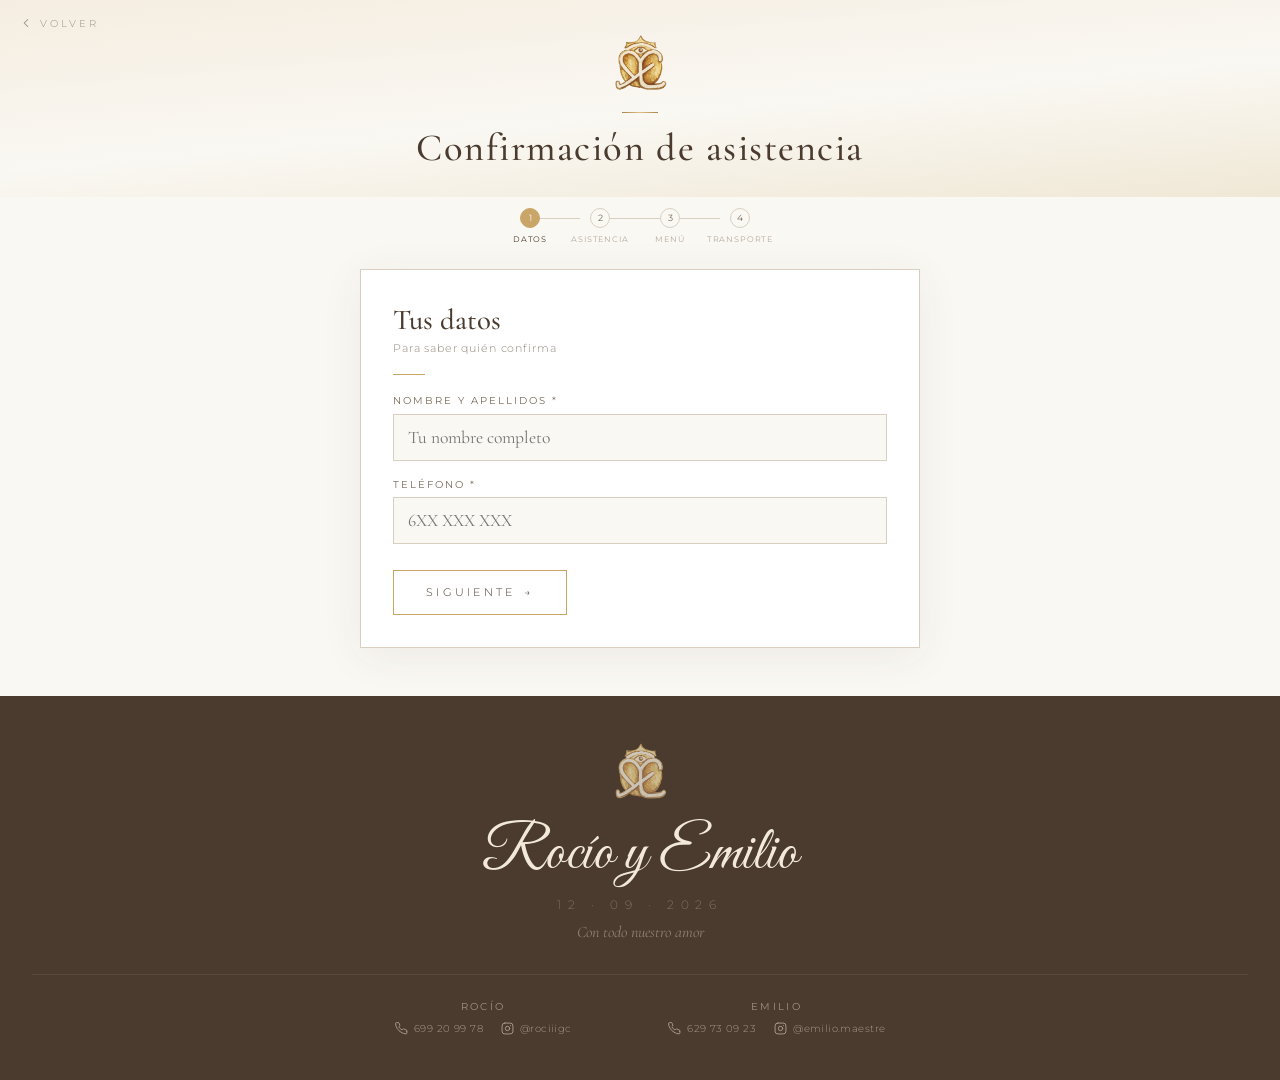
==== rsvp.html @ 704664c3 "Formulario v0.1" ====
<!DOCTYPE html>
<html lang="es">
<head>
  <meta charset="UTF-8">
  <meta name="viewport" content="width=device-width, initial-scale=1.0, viewport-fit=cover">
  <title>Confirma tu asistencia · Rocío &amp; Emilio</title>
  <link rel="apple-touch-icon" sizes="180x180" href="illustrations/favicon_io/apple-touch-icon.png">
  <link rel="icon" type="image/png" sizes="32x32" href="illustrations/favicon_io/favicon-32x32.png">
  <link rel="icon" type="image/png" sizes="16x16" href="illustrations/favicon_io/favicon-16x16.png">
  <link rel="manifest" href="illustrations/favicon_io/site.webmanifest">
  <link rel="shortcut icon" href="illustrations/favicon_io/favicon.ico">

  <link rel="preconnect" href="https://fonts.googleapis.com">
  <link rel="preconnect" href="https://fonts.gstatic.com" crossorigin>
  <link href="https://fonts.googleapis.com/css2?family=Cormorant+Garamond:ital,wght@0,300;0,400;0,500;0,600;1,300;1,400;1,500&family=Great+Vibes&family=Montserrat:wght@200;300;400;500&display=swap" rel="stylesheet">

  <style>
    *, *::before, *::after { margin: 0; padding: 0; box-sizing: border-box; }

    :root {
      --cream:       #faf8f3;
      --cream-warm:  #f2e9d8;
      --cream-mid:   #ede4d3;
      --gold:        #c9a668;
      --gold-light:  #dfc08a;
      --gold-dark:   #a8864a;
      --sage:        #8a9e7a;
      --sage-dark:   #5f7a52;
      --rose:        #c0897a;
      --rose-light:  #d4a898;
      --sepia:       #4a3b2e;
      --sepia-light: #7a6a58;
      --divider:     #d8cfc0;
    }

    html { scroll-behavior: smooth; }

    body {
      background: var(--cream);
      color: var(--sepia);
      font-family: 'Cormorant Garamond', serif;
      overflow-x: hidden;
      min-height: 100vh;
      display: flex;
      flex-direction: column;
    }

    /* ═══════════════════════════════════════
       HEADER / HERO
    ════════════════════════════════════════ */
    .rsvp-header {
      background: linear-gradient(175deg, #f5ede0 0%, #faf8f3 55%, #f0e8d6 100%);
      text-align: center;
      padding: 2rem 2rem 1.6rem;
      position: relative;
      overflow: hidden;
    }

    .back-link {
      position: absolute;
      top: 1rem;
      left: 1.2rem;
      display: inline-flex;
      align-items: center;
      gap: .45rem;
      font-family: 'Montserrat', sans-serif;
      font-weight: 300;
      font-size: .62rem;
      letter-spacing: .3em;
      text-transform: uppercase;
      color: var(--sepia-light);
      text-decoration: none;
      opacity: .7;
      transition: opacity .2s, color .2s;
    }
    .back-link:hover { opacity: 1; color: var(--rose); }
    .back-link svg { width: 14px; height: 14px; }

    .header-logo {
      width: clamp(44px, 7vw, 58px);
      mix-blend-mode: multiply;
      display: block;
      margin: 0 auto 1rem;
      animation: shimmerGlow 4s ease-in-out 2s infinite;
    }

    .header-divider {
      width: 36px; height: 1px;
      margin: .8rem auto .75rem;
      background: linear-gradient(90deg, var(--gold-dark) 0%, var(--gold-light) 50%, var(--gold-dark) 100%);
    }

    .header-subtitle {
      font-family: 'Cormorant Garamond', serif;
      font-weight: 500;
      font-size: clamp(1.6rem, 5vw, 2.4rem);
      color: var(--sepia);
      letter-spacing: .04em;
    }

    /* ═══════════════════════════════════════
       PROGRESS BAR
    ════════════════════════════════════════ */
    .progress-wrap {
      display: flex;
      justify-content: center;
      align-items: center;
      gap: 0;
      background: var(--cream);
      padding: .7rem 2rem .2rem;
    }

    .progress-step {
      display: flex;
      flex-direction: column;
      align-items: center;
      gap: .35rem;
      position: relative;
    }

    .progress-step:not(:last-child)::after {
      content: '';
      position: absolute;
      top: 10px;
      left: calc(50% + 10px);
      width: calc(100% - 20px);
      height: 1px;
      background: var(--divider);
      transition: background .4s;
    }

    .progress-step.done:not(:last-child)::after {
      background: var(--gold);
    }

    .progress-dot {
      width: 20px; height: 20px;
      border-radius: 50%;
      border: 1.5px solid var(--divider);
      background: var(--cream);
      display: flex;
      align-items: center;
      justify-content: center;
      font-family: 'Montserrat', sans-serif;
      font-size: .55rem;
      font-weight: 400;
      color: var(--sepia-light);
      transition: all .4s;
      position: relative;
      z-index: 1;
    }

    .progress-step.active .progress-dot {
      border-color: var(--gold);
      background: var(--gold);
      color: var(--cream);
    }

    .progress-step.done .progress-dot {
      border-color: var(--gold);
      background: var(--gold);
      color: var(--cream);
    }

    .progress-label {
      font-family: 'Montserrat', sans-serif;
      font-size: .52rem;
      letter-spacing: .1em;
      text-transform: uppercase;
      color: var(--sepia-light);
      opacity: .55;
      transition: opacity .3s;
      white-space: nowrap;
    }

    .progress-step.active .progress-label,
    .progress-step.done .progress-label {
      opacity: 1;
      color: var(--sepia);
    }

    /* ═══════════════════════════════════════
       FORM CONTAINER
    ════════════════════════════════════════ */
    .form-outer {
      flex: 1;
      display: flex;
      flex-direction: column;
      align-items: center;
      padding: 1.4rem 1rem 3rem;
    }

    .form-card {
      width: 100%;
      max-width: 560px;
      background: #fff;
      border: 1px solid var(--divider);
      padding: 2rem 2rem;
      box-shadow: 0 8px 40px rgba(74,59,46,.07);
      position: relative;
    }

    @media (max-width: 480px) {
      .form-outer { padding: 1.2rem .9rem 2.5rem; }
      .form-card  { padding: 1.6rem 1.2rem; }
    }

    /* ─── Steps ─── */
    .step {
      display: none;
      animation: stepFade .4s ease both;
    }
    .step.active { display: block; }

    @keyframes stepFade {
      from { opacity: 0; transform: translateY(12px); }
      to   { opacity: 1; transform: translateY(0); }
    }

    /* ─── Step header ─── */
    .step-title {
      font-family: 'Cormorant Garamond', serif;
      font-weight: 500;
      font-size: clamp(1.4rem, 4vw, 1.8rem);
      color: var(--sepia);
      margin-bottom: .3rem;
    }

    .step-subtitle {
      font-family: 'Montserrat', sans-serif;
      font-weight: 300;
      font-size: .67rem;
      letter-spacing: .08em;
      color: var(--sepia-light);
      margin-bottom: 1.2rem;
      opacity: .8;
    }

    .step-divider {
      width: 32px; height: 1px;
      background: var(--gold);
      margin-bottom: 1.2rem;
    }

    /* ─── Fields ─── */
    .field {
      margin-bottom: 1.1rem;
    }

    label {
      display: block;
      font-family: 'Montserrat', sans-serif;
      font-weight: 400;
      font-size: .62rem;
      letter-spacing: .2em;
      text-transform: uppercase;
      color: var(--sepia-light);
      margin-bottom: .45rem;
    }

    input[type="text"],
    input[type="tel"],
    textarea,
    select {
      width: 100%;
      background: var(--cream);
      border: 1px solid var(--divider);
      border-radius: 0;
      padding: .75rem .9rem;
      font-family: 'Cormorant Garamond', serif;
      font-size: 1.1rem;
      color: var(--sepia);
      outline: none;
      transition: border-color .25s;
      appearance: none;
      -webkit-appearance: none;
    }

    input[type="text"]:focus,
    input[type="tel"]:focus,
    textarea:focus,
    select:focus {
      border-color: var(--gold);
    }

    input[type="text"].error,
    input[type="tel"].error {
      border-color: var(--rose);
    }

    textarea {
      min-height: 90px;
      resize: vertical;
      line-height: 1.5;
    }

    .select-wrap {
      position: relative;
    }

    .select-wrap::after {
      content: '';
      position: absolute;
      right: 1rem;
      top: 50%;
      transform: translateY(-50%);
      width: 8px; height: 8px;
      border-right: 1.5px solid var(--gold);
      border-bottom: 1.5px solid var(--gold);
      transform: translateY(-65%) rotate(45deg);
      pointer-events: none;
    }

    /* ─── Radio groups ─── */
    .radio-group {
      display: flex;
      flex-direction: column;
      gap: .5rem;
    }

    .radio-option {
      display: flex;
      align-items: center;
      gap: .75rem;
      cursor: pointer;
      padding: .65rem .9rem;
      border: 1px solid var(--divider);
      background: var(--cream);
      transition: border-color .25s, background .25s;
    }

    .radio-option:hover { border-color: var(--gold-light); }

    .radio-option input[type="radio"] {
      display: none;
    }

    .radio-custom {
      width: 16px; height: 16px;
      border-radius: 50%;
      border: 1.5px solid var(--divider);
      flex-shrink: 0;
      display: flex;
      align-items: center;
      justify-content: center;
      transition: border-color .25s;
    }

    .radio-custom::after {
      content: '';
      width: 7px; height: 7px;
      border-radius: 50%;
      background: var(--gold);
      opacity: 0;
      transition: opacity .2s;
    }

    .radio-option input[type="radio"]:checked ~ .radio-custom {
      border-color: var(--gold);
    }

    .radio-option input[type="radio"]:checked ~ .radio-custom::after {
      opacity: 1;
    }

    .radio-option:has(input[type="radio"]:checked) {
      border-color: var(--gold);
      background: rgba(201,166,104,.06);
    }

    .radio-text {
      font-family: 'Cormorant Garamond', serif;
      font-size: 1.05rem;
      color: var(--sepia);
    }

    .radio-text small {
      display: block;
      font-family: 'Montserrat', sans-serif;
      font-weight: 300;
      font-size: .6rem;
      color: var(--sepia-light);
      margin-top: .1rem;
      letter-spacing: .05em;
    }

    /* ─── Error message ─── */
    .field-error {
      font-family: 'Montserrat', sans-serif;
      font-size: .6rem;
      color: var(--rose);
      letter-spacing: .05em;
      margin-top: .4rem;
      display: none;
    }
    .field-error.show { display: block; }

    /* ─── Conditional fields ─── */
    .conditional {
      display: none;
      margin-top: 1.2rem;
    }
    .conditional.show { display: block; }

    /* ─── Buttons ─── */
    .btn-row {
      display: flex;
      gap: 1rem;
      margin-top: 1.6rem;
      align-items: center;
    }

    .btn-primary {
      display: inline-flex;
      align-items: center;
      gap: .55rem;
      padding: .9rem 2rem;
      border: 1px solid var(--gold);
      background: transparent;
      color: var(--sepia);
      font-family: 'Montserrat', sans-serif;
      font-weight: 300;
      font-size: .68rem;
      letter-spacing: .3em;
      text-transform: uppercase;
      cursor: pointer;
      position: relative;
      overflow: hidden;
      transition: color .35s;
    }

    .btn-primary::before {
      content: '';
      position: absolute;
      inset: 0;
      background: var(--gold);
      transform: translateX(-100%);
      transition: transform .35s cubic-bezier(.77,0,.175,1);
      z-index: 0;
    }

    .btn-primary:hover::before { transform: translateX(0); }
    .btn-primary:hover { color: var(--cream); }
    .btn-primary:disabled { opacity: .5; cursor: not-allowed; }
    .btn-primary:disabled::before { display: none; }

    .btn-primary span { position: relative; z-index: 1; }
    .btn-arrow { transition: transform .3s; position: relative; z-index: 1; }
    .btn-primary:hover .btn-arrow { transform: translateX(4px); }

    .btn-back {
      background: none;
      border: none;
      font-family: 'Montserrat', sans-serif;
      font-weight: 300;
      font-size: .62rem;
      letter-spacing: .2em;
      text-transform: uppercase;
      color: var(--sepia-light);
      cursor: pointer;
      opacity: .6;
      transition: opacity .2s;
      padding: .5rem;
    }
    .btn-back:hover { opacity: 1; }

    /* ─── Loading spinner ─── */
    .spinner {
      width: 14px; height: 14px;
      border: 2px solid rgba(255,255,255,.4);
      border-top-color: var(--cream);
      border-radius: 50%;
      animation: spin .7s linear infinite;
      display: inline-block;
    }

    @keyframes spin {
      to { transform: rotate(360deg); }
    }

    /* ─── Note ─── */
    .step-note {
      font-family: 'Cormorant Garamond', serif;
      font-style: italic;
      font-size: .95rem;
      color: var(--sepia-light);
      margin-top: 1rem;
      line-height: 1.6;
      padding-left: .8rem;
      border-left: 2px solid var(--gold-light);
    }

    /* ═══════════════════════════════════════
       SUCCESS SCREEN
    ════════════════════════════════════════ */
    .success-screen {
      display: none;
      text-align: center;
      padding: 1rem 0;
      animation: stepFade .6s ease both;
    }

    .success-screen.show { display: block; }

    .success-icon {
      width: 64px; height: 64px;
      border: 1.5px solid var(--gold);
      border-radius: 50%;
      display: flex;
      align-items: center;
      justify-content: center;
      margin: 0 auto 1.8rem;
      animation: popIn .5s cubic-bezier(.175,.885,.32,1.275) .2s both;
    }

    .success-icon svg { width: 28px; height: 28px; color: var(--gold); }

    @keyframes popIn {
      from { transform: scale(.5); opacity: 0; }
      to   { transform: scale(1);  opacity: 1; }
    }

    .success-title {
      font-family: 'Great Vibes', cursive;
      font-size: clamp(2.2rem, 7vw, 3.2rem);
      color: var(--rose);
      margin-bottom: .6rem;
    }

    .success-divider {
      width: 36px; height: 1px;
      background: linear-gradient(90deg, var(--gold-dark), var(--gold-light), var(--gold-dark));
      margin: 1rem auto;
    }

    .success-msg {
      font-family: 'Cormorant Garamond', serif;
      font-size: clamp(1rem, 2.5vw, 1.2rem);
      color: var(--sepia-light);
      line-height: 1.7;
      max-width: 380px;
      margin: 0 auto 1.2rem;
    }

    .success-msg-no {
      font-family: 'Cormorant Garamond', serif;
      font-style: italic;
      font-size: clamp(1rem, 2.5vw, 1.15rem);
      color: var(--sepia-light);
      line-height: 1.7;
      max-width: 380px;
      margin: 0 auto 1.2rem;
    }

    .success-back {
      display: inline-flex;
      align-items: center;
      gap: .5rem;
      margin-top: 1.6rem;
      font-family: 'Montserrat', sans-serif;
      font-weight: 300;
      font-size: .63rem;
      letter-spacing: .25em;
      text-transform: uppercase;
      color: var(--sepia-light);
      text-decoration: none;
      opacity: .65;
      transition: opacity .2s, color .2s;
    }
    .success-back:hover { opacity: 1; color: var(--rose); }

    /* ═══════════════════════════════════════
       FOOTER
    ════════════════════════════════════════ */
    #closing {
      background: var(--sepia);
      padding: 2.8rem 2rem;
      text-align: center;
      margin-top: auto;
    }

    .closing-logo {
      width: clamp(40px, 5vw, 58px);
      opacity: .75;
      mix-blend-mode: screen;
      display: block;
      margin: 0 auto 1.2rem;
    }

    .closing-names {
      font-family: 'Great Vibes', cursive;
      font-size: clamp(2.4rem, 6vw, 3.8rem);
      color: var(--cream-warm);
      line-height: 1;
    }

    .closing-date {
      font-family: 'Montserrat', sans-serif; font-weight: 200;
      font-size: clamp(.6rem, 1.6vw, .75rem);
      letter-spacing: .55em; text-transform: uppercase;
      color: var(--cream-warm); margin-top: .8rem; opacity: .45;
    }

    .closing-tagline {
      font-family: 'Cormorant Garamond', serif; font-style: italic;
      font-size: clamp(.9rem, 2vw, 1rem);
      color: var(--cream-warm);
      margin-top: .6rem; opacity: .4;
    }

    .footer-contact {
      display: flex;
      justify-content: center;
      gap: clamp(2rem, 8vw, 6rem);
      margin-top: 2rem;
      padding-top: 1.6rem;
      border-top: 1px solid rgba(255,255,255,.08);
    }

    .footer-person {
      display: flex;
      flex-direction: column;
      align-items: center;
      gap: .55rem;
    }

    .footer-person-name {
      font-family: 'Montserrat', sans-serif; font-weight: 400;
      font-size: .6rem; letter-spacing: .25em; text-transform: uppercase;
      color: var(--cream-warm); opacity: .5;
      margin-bottom: .1rem;
    }

    .footer-links {
      display: flex;
      gap: 1.1rem;
      align-items: center;
    }

    @media (max-width: 525px) {
      .footer-links { flex-direction: column; gap: .45rem; align-items: flex-start; }
    }

    .footer-link {
      display: flex;
      align-items: center;
      gap: .4rem;
      font-family: 'Montserrat', sans-serif; font-weight: 300;
      font-size: .65rem; letter-spacing: .04em;
      color: var(--cream-warm); opacity: .55;
      text-decoration: none;
      transition: opacity .2s;
    }

    .footer-link:hover { opacity: .9; }
    .footer-link svg { width: 13px; height: 13px; flex-shrink: 0; }

    /* ═══════════════════════════════════════
       KEYFRAMES
    ════════════════════════════════════════ */
    @keyframes shimmerGlow {
      0%,100% { filter: brightness(1)   drop-shadow(0 0 0px transparent); }
      50%      { filter: brightness(1.1) drop-shadow(0 0 8px rgba(201,166,104,.4)); }
    }
  </style>
</head>
<body>

<!-- ════════════════════════════════════════
     HEADER
════════════════════════════════════════ -->
<header class="rsvp-header">
  <a href="index.html" class="back-link" aria-label="Volver a la página principal">
    <svg viewBox="0 0 24 24" fill="none" stroke="currentColor" stroke-width="1.8" stroke-linecap="round" stroke-linejoin="round">
      <polyline points="15 18 9 12 15 6"/>
    </svg>
    Volver
  </a>

  <picture>
    <source srcset="illustrations/toWEBP/logo.webp" type="image/webp">
    <img class="header-logo" src="illustrations/logo.png" alt="Monograma RE">
  </picture>

  <div class="header-divider"></div>
  <p class="header-subtitle">Confirmación de asistencia</p>
</header>


<!-- Progress bar -->
<div class="progress-wrap" id="progressBar" aria-hidden="true">
  <div class="progress-step active" data-step="1" style="width:60px">
    <div class="progress-dot">1</div>
    <span class="progress-label">Datos</span>
  </div>
  <div class="progress-step" data-step="2" style="width:80px">
    <div class="progress-dot">2</div>
    <span class="progress-label">Asistencia</span>
  </div>
  <div class="progress-step" data-step="3" style="width:60px">
    <div class="progress-dot">3</div>
    <span class="progress-label">Menú</span>
  </div>
  <div class="progress-step" data-step="4" style="width:80px">
    <div class="progress-dot">4</div>
    <span class="progress-label">Transporte</span>
  </div>
</div>

<!-- ════════════════════════════════════════
     FORM
════════════════════════════════════════ -->
<main class="form-outer">

  <div class="form-card">

    <!-- ── ÉXITO ── -->
    <div class="success-screen" id="successScreen">
      <div class="success-icon">
        <svg viewBox="0 0 24 24" fill="none" stroke="currentColor" stroke-width="1.8" stroke-linecap="round" stroke-linejoin="round">
          <polyline points="20 6 9 17 4 12"/>
        </svg>
      </div>
      <p class="success-title" id="successTitle">¡Hasta pronto!</p>
      <div class="success-divider"></div>
      <p class="success-msg" id="successMsg"></p>
      <a href="index.html" class="success-back">
        <svg width="14" height="14" viewBox="0 0 24 24" fill="none" stroke="currentColor" stroke-width="1.8" stroke-linecap="round" stroke-linejoin="round">
          <polyline points="15 18 9 12 15 6"/>
        </svg>
        Volver a la web
      </a>
    </div>

    <!-- ── PASO 1: Datos personales ── -->
    <div class="step active" id="step1">
      <h1 class="step-title">Tus datos</h1>
      <p class="step-subtitle">Para saber quién confirma</p>
      <div class="step-divider"></div>

      <div class="field">
        <label for="nombre">Nombre y apellidos *</label>
        <input type="text" id="nombre" name="nombre" placeholder="Tu nombre completo" autocomplete="name">
        <p class="field-error" id="nombreError">Por favor, escribe tu nombre</p>
      </div>

      <div class="field">
        <label for="telefono">Teléfono *</label>
        <input type="tel" id="telefono" name="telefono" placeholder="6XX XXX XXX" autocomplete="tel">
        <p class="field-error" id="telefonoError">Por favor, escribe un teléfono válido</p>
      </div>

      <div class="btn-row">
        <button class="btn-primary" onclick="goToStep(2)">
          <span>Siguiente</span>
          <span class="btn-arrow">→</span>
        </button>
      </div>
    </div>

    <!-- ── PASO 2: Asistencia ── -->
    <div class="step" id="step2">
      <h1 class="step-title">¿Nos acompañas?</h1>
      <p class="step-subtitle">12 de septiembre de 2026 · Elda</p>
      <div class="step-divider"></div>

      <div class="field">
        <label>¿Confirmas tu asistencia?</label>
        <div class="radio-group" id="asistenciaGroup">
          <label class="radio-option">
            <input type="radio" name="asistencia" value="si">
            <span class="radio-custom"></span>
            <span class="radio-text">
              Sí, allí estaré
              <small>¡Cuento los días!</small>
            </span>
          </label>
          <label class="radio-option">
            <input type="radio" name="asistencia" value="no">
            <span class="radio-custom"></span>
            <span class="radio-text">
              No podré asistir
              <small>Lo siento mucho</small>
            </span>
          </label>
        </div>
        <p class="field-error" id="asistenciaError">Por favor, selecciona una opción</p>
      </div>

      <!-- Mensaje si no asiste -->
      <div class="conditional" id="noAsisteMensaje">
        <div class="field">
          <label for="mensajeNoAsiste">¿Quieres dejarnos un mensaje? <span style="opacity:.6;font-size:.9em">(opcional)</span></label>
          <textarea id="mensajeNoAsiste" name="mensajeNoAsiste" placeholder="Nos encantará leer tus palabras..."></textarea>
        </div>
      </div>

      <div class="btn-row">
        <button class="btn-back" onclick="goToStep(1)">← Atrás</button>
        <button class="btn-primary" id="btnAsistencia" onclick="handleAsistencia()">
          <span>Siguiente</span>
          <span class="btn-arrow">→</span>
        </button>
      </div>
    </div>

    <!-- ── PASO 3: Menú ── -->
    <div class="step" id="step3">
      <h1 class="step-title">Tu menú</h1>
      <p class="step-subtitle">Para que todo esté perfecto</p>
      <div class="step-divider"></div>

      <div class="field">
        <label>Elige tu menú *</label>
        <div class="radio-group" id="menuGroup">
          <label class="radio-option">
            <input type="radio" name="menu" value="carne">
            <span class="radio-custom"></span>
            <span class="radio-text">
              Carne o pescado
              <small>Menú principal</small>
            </span>
          </label>
          <label class="radio-option">
            <input type="radio" name="menu" value="vegetariano">
            <span class="radio-custom"></span>
            <span class="radio-text">
              Vegetariano
              <small>Sin carne ni pescado</small>
            </span>
          </label>
        </div>
        <p class="field-error" id="menuError">Por favor, elige un menú</p>
      </div>

      <div class="field" style="margin-top:1.8rem">
        <label>¿Tienes alergias o intolerancias? *</label>
        <div class="radio-group" id="alergiasGroup">
          <label class="radio-option">
            <input type="radio" name="alergias" value="no" onchange="toggleAlergias()">
            <span class="radio-custom"></span>
            <span class="radio-text">No, ninguna</span>
          </label>
          <label class="radio-option">
            <input type="radio" name="alergias" value="si" onchange="toggleAlergias()">
            <span class="radio-custom"></span>
            <span class="radio-text">Sí, tengo alergias</span>
          </label>
        </div>
        <p class="field-error" id="alergiasError">Por favor, selecciona una opción</p>
      </div>

      <!-- Descripción alergias -->
      <div class="conditional" id="alergiasDetalle">
        <div class="field">
          <label for="alergiasTexto">Descríbenos tus alergias *</label>
          <textarea id="alergiasTexto" name="alergiasTexto" placeholder="Gluten, lactosa, frutos secos..."></textarea>
          <p class="field-error" id="alergiasTextoError">Por favor, describe tus alergias</p>
        </div>
      </div>

      <div class="btn-row">
        <button class="btn-back" onclick="goToStep(2)">← Atrás</button>
        <button class="btn-primary" onclick="goToStep(4)">
          <span>Siguiente</span>
          <span class="btn-arrow">→</span>
        </button>
      </div>
    </div>

    <!-- ── PASO 4: Transporte ── -->
    <div class="step" id="step4">
      <h1 class="step-title">Transporte</h1>
      <p class="step-subtitle">¿Cómo llegarás a la boda?</p>
      <div class="step-divider"></div>

      <div class="field">
        <label>¿Cómo vas a venir? *</label>
        <div class="radio-group" id="transporteGroup">
          <label class="radio-option">
            <input type="radio" name="transporte" value="coche" onchange="toggleTransporte()">
            <span class="radio-custom"></span>
            <span class="radio-text">En coche</span>
          </label>
          <label class="radio-option">
            <input type="radio" name="transporte" value="autobus" onchange="toggleTransporte()">
            <span class="radio-custom"></span>
            <span class="radio-text">
              En autobús
              <small>Organizamos transporte desde varias paradas</small>
            </span>
          </label>
          <label class="radio-option">
            <input type="radio" name="transporte" value="taxi" onchange="toggleTransporte()">
            <span class="radio-custom"></span>
            <span class="radio-text">En taxi / VTC</span>
          </label>
          <label class="radio-option">
            <input type="radio" name="transporte" value="otro" onchange="toggleTransporte()">
            <span class="radio-custom"></span>
            <span class="radio-text">Otro</span>
          </label>
        </div>
        <p class="field-error" id="transporteError">Por favor, selecciona cómo vendrás</p>
      </div>

      <!-- Parada autobús -->
      <div class="conditional" id="paradaWrap">
        <div class="field">
          <label for="paradaBus">Parada de recogida *</label>
          <div class="select-wrap">
            <select id="paradaBus" name="paradaBus">
              <option value="">Selecciona tu parada</option>
              <option value="Alicante">Alicante</option>
              <option value="San Vicente del Raspeig">San Vicente del Raspeig</option>
              <option value="AC Hotel Elda">AC Hotel Elda</option>
            </select>
          </div>
          <p class="field-error" id="paradaBusError">Por favor, selecciona tu parada</p>
        </div>
      </div>

      <!-- Detalle transporte opcional -->
      <div class="conditional show" id="detalleTransporteWrap">
        <div class="field">
          <label for="detalleTransporte">¿Algo más que quieras contarnos? <span style="opacity:.6;font-size:.9em">(opcional)</span></label>
          <textarea id="detalleTransporte" name="detalleTransporte" placeholder="Por ejemplo: vengo con mi pareja, necesito aparcamiento..."></textarea>
        </div>
      </div>

      <div class="btn-row">
        <button class="btn-back" onclick="goToStep(3)">← Atrás</button>
        <button class="btn-primary" id="btnEnviar" onclick="enviarFormulario()">
          <span id="btnEnviarLabel">Enviar confirmación</span>
          <span class="btn-arrow" id="btnEnviarArrow">→</span>
        </button>
      </div>

      <p class="step-note">Muchas gracias por tomarte el tiempo de confirmarnos. ¡Estamos deseando celebrarlo contigo!</p>
    </div>

  </div><!-- /form-card -->
</main>


<!-- ════════════════════════════════════════
     FOOTER
════════════════════════════════════════ -->
<footer id="closing">
  <picture>
    <source srcset="illustrations/toWEBP/logo.webp" type="image/webp">
    <img class="closing-logo" src="illustrations/logo.png" alt="Monograma RE">
  </picture>
  <p class="closing-names">Rocío y Emilio</p>
  <p class="closing-date">12 · 09 · 2026</p>
  <p class="closing-tagline">Con todo nuestro amor</p>

  <div class="footer-contact">
    <div class="footer-person">
      <span class="footer-person-name">Rocío</span>
      <div class="footer-links">
        <a class="footer-link" href="tel:+34699209978" aria-label="Llamar a Rocío">
          <svg viewBox="0 0 24 24" fill="none" stroke="currentColor" stroke-width="1.8" stroke-linecap="round" stroke-linejoin="round"><path d="M22 16.92v3a2 2 0 0 1-2.18 2 19.79 19.79 0 0 1-8.63-3.07A19.5 19.5 0 0 1 4.07 12a19.79 19.79 0 0 1-3.07-8.67A2 2 0 0 1 3 1.18h3a2 2 0 0 1 2 1.72c.127.96.361 1.903.7 2.81a2 2 0 0 1-.45 2.11L7.09 8.91a16 16 0 0 0 5.82 5.82l1.27-1.27a2 2 0 0 1 2.11-.45c.907.339 1.85.573 2.81.7A2 2 0 0 1 21 16v.92z"/></svg>
          699 20 99 78
        </a>
        <a class="footer-link" href="https://instagram.com/rociiigc" target="_blank" rel="noopener" aria-label="Instagram de Rocío">
          <svg viewBox="0 0 24 24" fill="none" stroke="currentColor" stroke-width="1.8" stroke-linecap="round" stroke-linejoin="round"><rect x="2" y="2" width="20" height="20" rx="5" ry="5"/><path d="M16 11.37A4 4 0 1 1 12.63 8 4 4 0 0 1 16 11.37z"/><line x1="17.5" y1="6.5" x2="17.51" y2="6.5"/></svg>
          @rociiigc
        </a>
      </div>
    </div>
    <div class="footer-person">
      <span class="footer-person-name">Emilio</span>
      <div class="footer-links">
        <a class="footer-link" href="tel:+34629730923" aria-label="Llamar a Emilio">
          <svg viewBox="0 0 24 24" fill="none" stroke="currentColor" stroke-width="1.8" stroke-linecap="round" stroke-linejoin="round"><path d="M22 16.92v3a2 2 0 0 1-2.18 2 19.79 19.79 0 0 1-8.63-3.07A19.5 19.5 0 0 1 4.07 12a19.79 19.79 0 0 1-3.07-8.67A2 2 0 0 1 3 1.18h3a2 2 0 0 1 2 1.72c.127.96.361 1.903.7 2.81a2 2 0 0 1-.45 2.11L7.09 8.91a16 16 0 0 0 5.82 5.82l1.27-1.27a2 2 0 0 1 2.11-.45c.907.339 1.85.573 2.81.7A2 2 0 0 1 21 16v.92z"/></svg>
          629 73 09 23
        </a>
        <a class="footer-link" href="https://instagram.com/emilio.maestre" target="_blank" rel="noopener" aria-label="Instagram de Emilio">
          <svg viewBox="0 0 24 24" fill="none" stroke="currentColor" stroke-width="1.8" stroke-linecap="round" stroke-linejoin="round"><rect x="2" y="2" width="20" height="20" rx="5" ry="5"/><path d="M16 11.37A4 4 0 1 1 12.63 8 4 4 0 0 1 16 11.37z"/><line x1="17.5" y1="6.5" x2="17.51" y2="6.5"/></svg>
          @emilio.maestre
        </a>
      </div>
    </div>
  </div>
</footer>


<script>
/* ═══════════════════════════════════════════════════════
   CONFIGURACIÓN — pon aquí tu endpoint de Apps Script
════════════════════════════════════════════════════════ */
const APPS_SCRIPT_URL = 'TU_URL_DE_APPS_SCRIPT_AQUI';

/* ═══════════════════════════════════════════════════════
   ESTADO
════════════════════════════════════════════════════════ */
let currentStep = 1;
const TOTAL_STEPS = 4;

/* ═══════════════════════════════════════════════════════
   NAVEGACIÓN ENTRE PASOS
════════════════════════════════════════════════════════ */
function goToStep(n) {
  if (n < currentStep) {
    // Retroceder — sin validación
    showStep(n);
    return;
  }

  // Validar paso actual antes de avanzar
  if (!validateStep(currentStep)) return;

  showStep(n);
}

function showStep(n) {
  document.getElementById('step' + currentStep).classList.remove('active');
  currentStep = n;
  document.getElementById('step' + currentStep).classList.add('active');
  updateProgress();
  window.scrollTo({ top: 0, behavior: 'smooth' });
}

function updateProgress() {
  document.querySelectorAll('.progress-step').forEach(el => {
    const s = parseInt(el.dataset.step);
    el.classList.remove('active', 'done');
    if (s < currentStep) el.classList.add('done');
    if (s === currentStep) el.classList.add('active');
  });
}

/* ═══════════════════════════════════════════════════════
   VALIDACIÓN
════════════════════════════════════════════════════════ */
function validateStep(step) {
  let ok = true;

  if (step === 1) {
    const nombre = document.getElementById('nombre').value.trim();
    const tel    = document.getElementById('telefono').value.trim();

    setError('nombreError',   !nombre);
    setError('telefonoError', !tel);
    if (!nombre) document.getElementById('nombre').classList.add('error');
    else         document.getElementById('nombre').classList.remove('error');
    if (!tel)    document.getElementById('telefono').classList.add('error');
    else         document.getElementById('telefono').classList.remove('error');

    ok = nombre && tel;
  }

  if (step === 2) {
    const val = document.querySelector('input[name="asistencia"]:checked');
    setError('asistenciaError', !val);
    ok = !!val;
  }

  if (step === 3) {
    const menu     = document.querySelector('input[name="menu"]:checked');
    const alergias = document.querySelector('input[name="alergias"]:checked');
    let alergiasOk = true;

    setError('menuError',     !menu);
    setError('alergiasError', !alergias);

    if (alergias && alergias.value === 'si') {
      const texto = document.getElementById('alergiasTexto').value.trim();
      setError('alergiasTextoError', !texto);
      alergiasOk = !!texto;
    }

    ok = menu && alergias && alergiasOk;
  }

  if (step === 4) {
    const transporte = document.querySelector('input[name="transporte"]:checked');
    setError('transporteError', !transporte);
    let paradaOk = true;

    if (transporte && transporte.value === 'autobus') {
      const parada = document.getElementById('paradaBus').value;
      setError('paradaBusError', !parada);
      paradaOk = !!parada;
    }

    ok = transporte && paradaOk;
  }

  return ok;
}

function setError(id, show) {
  const el = document.getElementById(id);
  if (el) el.classList.toggle('show', show);
}

/* ═══════════════════════════════════════════════════════
   LÓGICA CONDICIONAL
════════════════════════════════════════════════════════ */
// Asistencia: mostrar campo mensaje si dice NO
document.querySelectorAll('input[name="asistencia"]').forEach(radio => {
  radio.addEventListener('change', () => {
    const noWrap = document.getElementById('noAsisteMensaje');
    noWrap.classList.toggle('show', radio.value === 'no');
  });
});

function handleAsistencia() {
  if (!validateStep(2)) return;
  const val = document.querySelector('input[name="asistencia"]:checked').value;

  if (val === 'no') {
    // No asiste → enviar directamente
    enviarFormulario(true);
  } else {
    goToStep(3);
  }
}

// Alergias: mostrar textarea si dice SÍ
function toggleAlergias() {
  const val = document.querySelector('input[name="alergias"]:checked');
  document.getElementById('alergiasDetalle').classList.toggle('show', val && val.value === 'si');
}

// Transporte: mostrar select de parada si elige autobús
function toggleTransporte() {
  const val = document.querySelector('input[name="transporte"]:checked');
  document.getElementById('paradaWrap').classList.toggle('show', val && val.value === 'autobus');
}

/* ═══════════════════════════════════════════════════════
   ENVÍO
════════════════════════════════════════════════════════ */
async function enviarFormulario(noAsiste = false) {
  // Validar paso 4 solo si asiste
  if (!noAsiste && !validateStep(4)) return;

  // Recoger datos
  const nombre       = document.getElementById('nombre').value.trim();
  const telefono     = document.getElementById('telefono').value.trim();
  const asistencia   = document.querySelector('input[name="asistencia"]:checked')?.value || 'no';
  const mensajeNo    = document.getElementById('mensajeNoAsiste').value.trim();
  const menu         = document.querySelector('input[name="menu"]:checked')?.value || '';
  const alergiasVal  = document.querySelector('input[name="alergias"]:checked')?.value || '';
  const alergiasText = document.getElementById('alergiasTexto').value.trim();
  const transporte   = document.querySelector('input[name="transporte"]:checked')?.value || '';
  const paradaBus    = document.getElementById('paradaBus').value;
  const detalleT     = document.getElementById('detalleTransporte').value.trim();

  const datos = {
    timestamp:  new Date().toISOString(),
    nombre,
    telefono,
    asistencia,
    mensajeNoAsiste: mensajeNo,
    menu,
    alergias:        alergiasVal,
    alergiasDetalle: alergiasText,
    transporte,
    paradaBus,
    detalleTransporte: detalleT
  };

  // Estado cargando
  const btnEnviar = document.getElementById('btnEnviar');
  if (btnEnviar) {
    btnEnviar.disabled = true;
    document.getElementById('btnEnviarLabel').textContent = 'Enviando...';
    document.getElementById('btnEnviarArrow').innerHTML = '<span class="spinner"></span>';
  }

  // Si la URL de Apps Script no está configurada, simular éxito
  if (!APPS_SCRIPT_URL || APPS_SCRIPT_URL === 'TU_URL_DE_APPS_SCRIPT_AQUI') {
    console.warn('Apps Script URL no configurada. Simulando envío exitoso.');
    await new Promise(r => setTimeout(r, 900));
    mostrarExito(asistencia, nombre);
    return;
  }

  try {
    await fetch(APPS_SCRIPT_URL, {
      method:  'POST',
      mode:    'no-cors',
      headers: { 'Content-Type': 'application/json' },
      body:    JSON.stringify(datos)
    });
    mostrarExito(asistencia, nombre);
  } catch (err) {
    console.error('Error al enviar:', err);
    if (btnEnviar) {
      btnEnviar.disabled = false;
      document.getElementById('btnEnviarLabel').textContent = 'Enviar confirmación';
      document.getElementById('btnEnviarArrow').textContent = '→';
    }
    alert('Ha ocurrido un error al enviar. Por favor, inténtalo de nuevo o contáctanos directamente.');
  }
}

function mostrarExito(asistencia, nombre) {
  // Ocultar pasos y barra de progreso
  document.querySelectorAll('.step').forEach(s => s.classList.remove('active'));
  document.getElementById('progressBar').style.display = 'none';

  const screen    = document.getElementById('successScreen');
  const title     = document.getElementById('successTitle');
  const msg       = document.getElementById('successMsg');

  if (asistencia === 'si') {
    title.textContent = '¡Hasta pronto, ' + nombre.split(' ')[0] + '!';
    msg.textContent   = 'Hemos recibido tu confirmación. ¡Estamos deseando celebrarlo contigo el 12 de septiembre!';
  } else {
    title.textContent = 'Lo sentimos mucho';
    screen.querySelector('.success-icon svg').innerHTML = '<path d="M20.84 4.61a5.5 5.5 0 0 0-7.78 0L12 5.67l-1.06-1.06a5.5 5.5 0 0 0-7.78 7.78l1.06 1.06L12 21.23l7.78-7.78 1.06-1.06a5.5 5.5 0 0 0 0-7.78z"/>';
    msg.className     = 'success-msg-no';
    msg.textContent   = 'Te echaremos de menos. Gracias por hacérnoslo saber y por el mensaje que nos has dejado.';
  }

  screen.classList.add('show');
  window.scrollTo({ top: 0, behavior: 'smooth' });
}
</script>

</body>
</html>
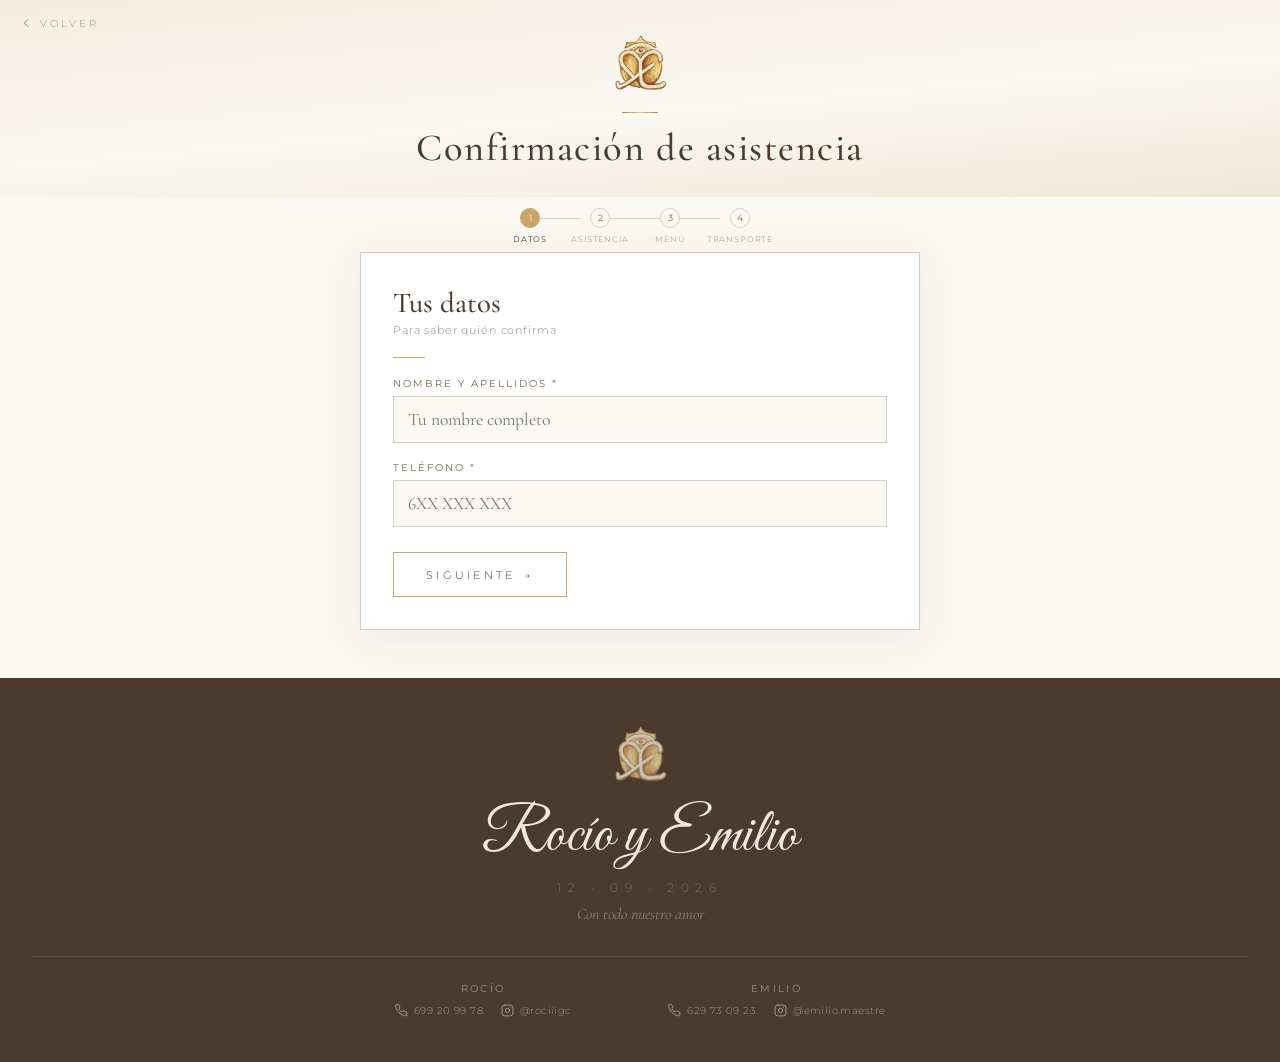
==== commit bb3fa27e: "ajustes" ====
--- a/rsvp.html
+++ b/rsvp.html
@@ -187,7 +187,7 @@
       display: flex;
       flex-direction: column;
       align-items: center;
-      padding: 1.4rem 1rem 3rem;
+      padding: .3rem 1rem 3rem;
     }
 
     .form-card {
@@ -201,7 +201,7 @@
     }
 
     @media (max-width: 480px) {
-      .form-outer { padding: 1.2rem .9rem 2.5rem; }
+      .form-outer { padding: .25rem .9rem 2.5rem; }
       .form-card  { padding: 1.6rem 1.2rem; }
     }
 
@@ -654,6 +654,21 @@
 
     .footer-link:hover { opacity: .9; }
     .footer-link svg { width: 13px; height: 13px; flex-shrink: 0; }
+
+    /* ═══════════════════════════════════════
+       TOUCH — anular hovers, sustituir por :active
+    ════════════════════════════════════════ */
+    @media (hover: none) {
+      .btn-primary::before { display: none; }
+      .btn-primary:hover   { color: var(--sepia); }
+      .btn-primary:hover .btn-arrow { transform: none; }
+      .btn-primary:active  { background: var(--gold); color: var(--cream); }
+
+      .back-link:hover  { opacity: .7; color: var(--sepia-light); }
+      .back-link:active { opacity: 1;  color: var(--rose); }
+
+      .radio-option:hover { border-color: var(--divider); }
+    }
 
     /* ═══════════════════════════════════════
        KEYFRAMES
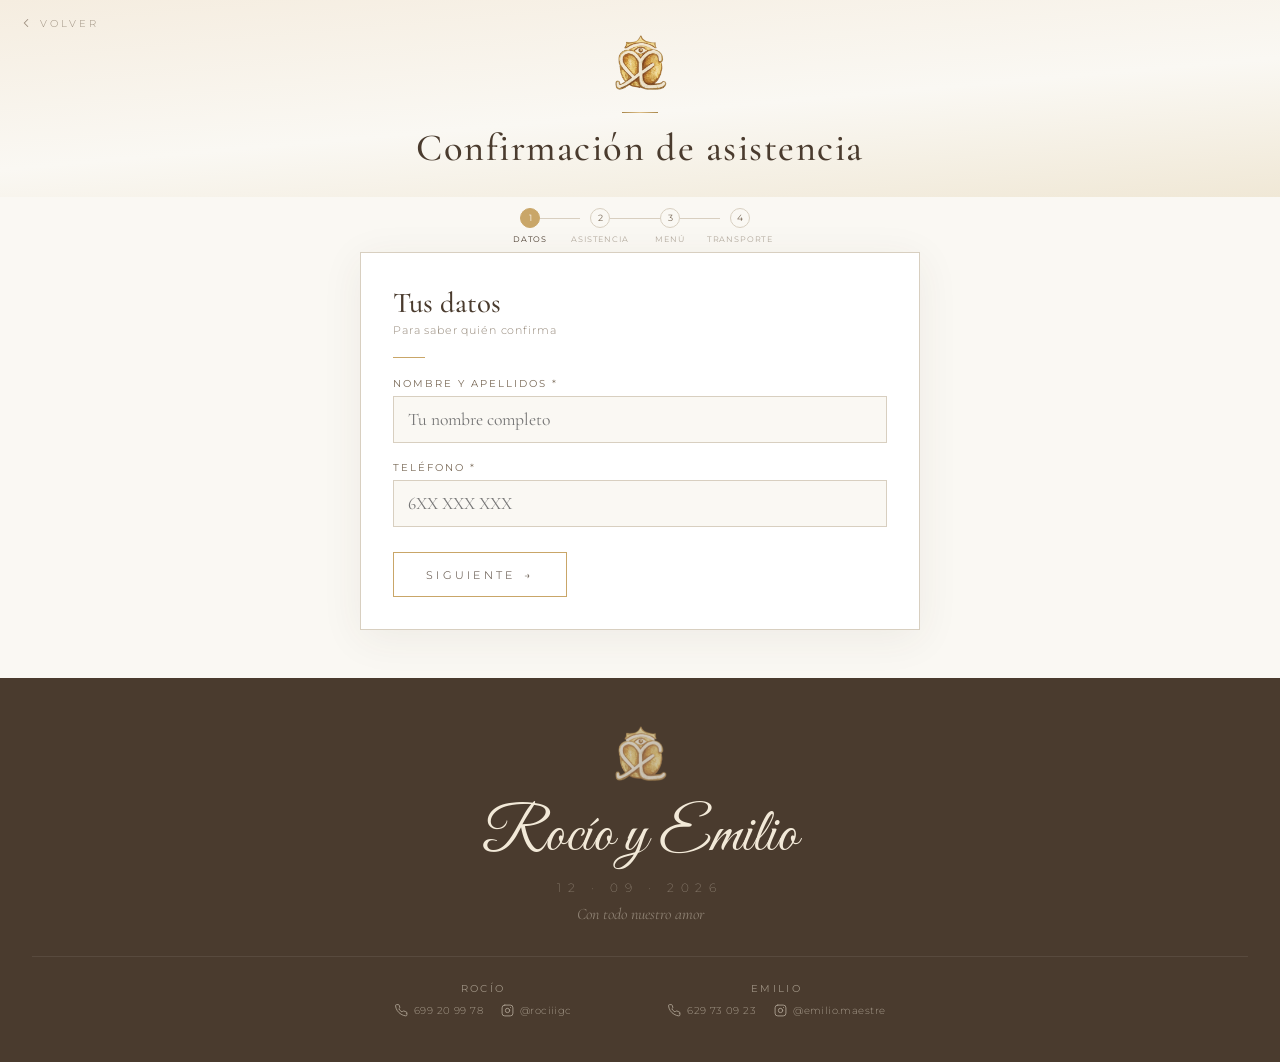
==== commit 1e188964: "carne+pescado" ====
--- a/rsvp.html
+++ b/rsvp.html
@@ -832,7 +832,7 @@
             <input type="radio" name="menu" value="carne">
             <span class="radio-custom"></span>
             <span class="radio-text">
-              Carne o pescado
+              Carne + pescado
               <small>Menú principal</small>
             </span>
           </label>
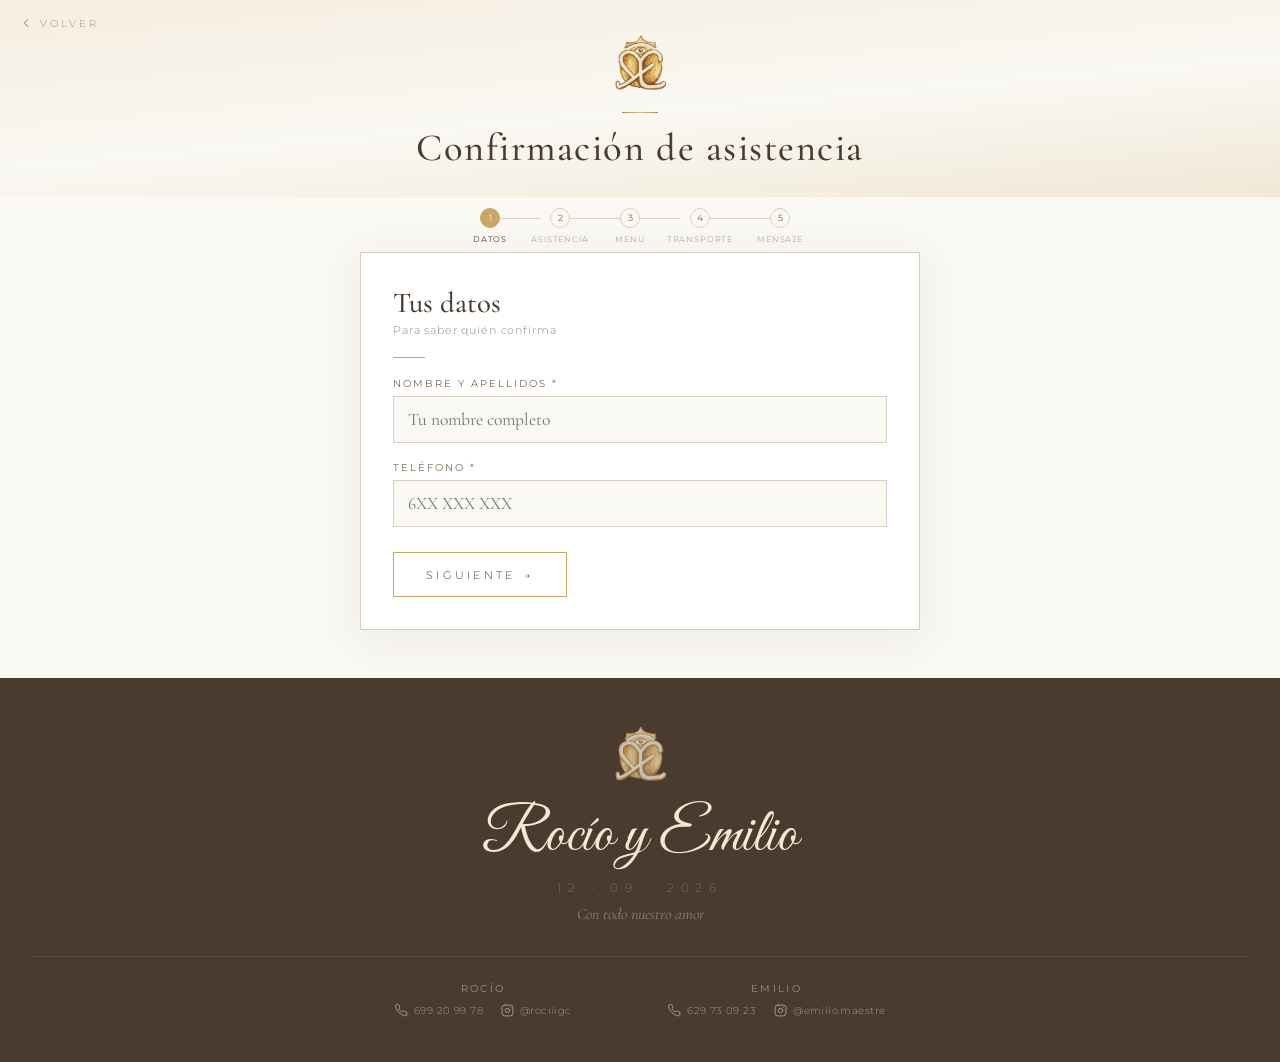
==== commit e74521b0: "Mejoras formulario" ====
--- a/rsvp.html
+++ b/rsvp.html
@@ -286,6 +286,7 @@
     input[type="text"].error,
     input[type="tel"].error {
       border-color: var(--rose);
+      border-width: 2px;
     }
 
     textarea {
@@ -387,7 +388,8 @@
     /* ─── Error message ─── */
     .field-error {
       font-family: 'Montserrat', sans-serif;
-      font-size: .6rem;
+      font-size: .72rem;
+      font-weight: 600;
       color: var(--rose);
       letter-spacing: .05em;
       margin-top: .4rem;
@@ -719,6 +721,10 @@
   <div class="progress-step" data-step="4" style="width:80px">
     <div class="progress-dot">4</div>
     <span class="progress-label">Transporte</span>
+  </div>
+  <div class="progress-step" data-step="5" style="width:80px">
+    <div class="progress-dot">5</div>
+    <span class="progress-label">Mensaje</span>
   </div>
 </div>
 
@@ -813,8 +819,8 @@
       <div class="btn-row">
         <button class="btn-back" onclick="goToStep(1)">← Atrás</button>
         <button class="btn-primary" id="btnAsistencia" onclick="handleAsistencia()">
-          <span>Siguiente</span>
-          <span class="btn-arrow">→</span>
+          <span id="btnAsistenciaLabel">Siguiente</span>
+          <span class="btn-arrow" id="btnAsistenciaArrow">→</span>
         </button>
       </div>
     </div>
@@ -874,6 +880,11 @@
         </div>
       </div>
 
+      <div class="field" style="margin-top:1.4rem">
+        <label for="comentariosMenu">¿Algo más que debamos saber? <span style="opacity:.6;font-size:.9em">(opcional)</span></label>
+        <textarea id="comentariosMenu" name="comentariosMenu" placeholder="Embarazo, dieta específica..."></textarea>
+      </div>
+
       <div class="btn-row">
         <button class="btn-back" onclick="goToStep(2)">← Atrás</button>
         <button class="btn-primary" onclick="goToStep(4)">
@@ -892,11 +903,6 @@
       <div class="field">
         <label>¿Cómo vas a venir? *</label>
         <div class="radio-group" id="transporteGroup">
-          <label class="radio-option">
-            <input type="radio" name="transporte" value="coche" onchange="toggleTransporte()">
-            <span class="radio-custom"></span>
-            <span class="radio-text">En coche</span>
-          </label>
           <label class="radio-option">
             <input type="radio" name="transporte" value="autobus" onchange="toggleTransporte()">
             <span class="radio-custom"></span>
@@ -906,14 +912,9 @@
             </span>
           </label>
           <label class="radio-option">
-            <input type="radio" name="transporte" value="taxi" onchange="toggleTransporte()">
+            <input type="radio" name="transporte" value="cuenta_propia" onchange="toggleTransporte()">
             <span class="radio-custom"></span>
-            <span class="radio-text">En taxi / VTC</span>
-          </label>
-          <label class="radio-option">
-            <input type="radio" name="transporte" value="otro" onchange="toggleTransporte()">
-            <span class="radio-custom"></span>
-            <span class="radio-text">Otro</span>
+            <span class="radio-text">Por mi propia cuenta</span>
           </label>
         </div>
         <p class="field-error" id="transporteError">Por favor, selecciona cómo vendrás</p>
@@ -935,16 +936,28 @@
         </div>
       </div>
 
-      <!-- Detalle transporte opcional -->
-      <div class="conditional show" id="detalleTransporteWrap">
-        <div class="field">
-          <label for="detalleTransporte">¿Algo más que quieras contarnos? <span style="opacity:.6;font-size:.9em">(opcional)</span></label>
-          <textarea id="detalleTransporte" name="detalleTransporte" placeholder="Por ejemplo: vengo con mi pareja, necesito aparcamiento..."></textarea>
-        </div>
-      </div>
-
       <div class="btn-row">
         <button class="btn-back" onclick="goToStep(3)">← Atrás</button>
+        <button class="btn-primary" onclick="goToStep(5)">
+          <span>Siguiente</span>
+          <span class="btn-arrow">→</span>
+        </button>
+      </div>
+    </div>
+
+    <!-- ── PASO 5: Mensaje para los novios ── -->
+    <div class="step" id="step5">
+      <h1 class="step-title">Un mensaje para nosotros</h1>
+      <p class="step-subtitle">Si quieres dejarnos unas palabras, ¡las guardaremos con mucho cariño!</p>
+      <div class="step-divider"></div>
+
+      <div class="field">
+        <label for="mensajeNovios">Tu mensaje <span style="opacity:.6;font-size:.9em">(opcional)</span></label>
+        <textarea id="mensajeNovios" name="mensajeNovios" placeholder="Escribe aquí lo que quieras contarnos..." rows="5"></textarea>
+      </div>
+
+      <div class="btn-row">
+        <button class="btn-back" onclick="goToStep(4)">← Atrás</button>
         <button class="btn-primary" id="btnEnviar" onclick="enviarFormulario()">
           <span id="btnEnviarLabel">Enviar confirmación</span>
           <span class="btn-arrow" id="btnEnviarArrow">→</span>
@@ -1005,13 +1018,13 @@
 /* ═══════════════════════════════════════════════════════
    CONFIGURACIÓN — pon aquí tu endpoint de Apps Script
 ════════════════════════════════════════════════════════ */
-const APPS_SCRIPT_URL = 'TU_URL_DE_APPS_SCRIPT_AQUI';
+const APPS_SCRIPT_URL = 'https://script.google.com/macros/s/AKfycbxcqbBslyoeJNL2pkrSksN3XBfBan8dUwnBetDBueUBovPfLh5V6aJE71W_53PIOaVG/exec';
 
 /* ═══════════════════════════════════════════════════════
    ESTADO
 ════════════════════════════════════════════════════════ */
 let currentStep = 1;
-const TOTAL_STEPS = 4;
+const TOTAL_STEPS = 5;
 
 /* ═══════════════════════════════════════════════════════
    NAVEGACIÓN ENTRE PASOS
@@ -1114,6 +1127,47 @@
 /* ═══════════════════════════════════════════════════════
    LÓGICA CONDICIONAL
 ════════════════════════════════════════════════════════ */
+/* ═══════════════════════════════════════════════════════
+   LIMPIEZA DE ERRORES EN TIEMPO REAL
+════════════════════════════════════════════════════════ */
+// Paso 1: nombre y teléfono
+document.getElementById('nombre').addEventListener('input', function() {
+  if (this.value.trim()) {
+    setError('nombreError', false);
+    this.classList.remove('error');
+  }
+});
+document.getElementById('telefono').addEventListener('input', function() {
+  if (this.value.trim()) {
+    setError('telefonoError', false);
+    this.classList.remove('error');
+  }
+});
+
+// Paso 2: asistencia
+document.querySelectorAll('input[name="asistencia"]').forEach(radio => {
+  radio.addEventListener('change', () => setError('asistenciaError', false));
+});
+
+// Paso 3: menú, alergias y texto de alergias
+document.querySelectorAll('input[name="menu"]').forEach(radio => {
+  radio.addEventListener('change', () => setError('menuError', false));
+});
+document.querySelectorAll('input[name="alergias"]').forEach(radio => {
+  radio.addEventListener('change', () => setError('alergiasError', false));
+});
+document.getElementById('alergiasTexto').addEventListener('input', function() {
+  if (this.value.trim()) setError('alergiasTextoError', false);
+});
+
+// Paso 4: transporte y parada de bus
+document.querySelectorAll('input[name="transporte"]').forEach(radio => {
+  radio.addEventListener('change', () => setError('transporteError', false));
+});
+document.getElementById('paradaBus').addEventListener('change', function() {
+  if (this.value) setError('paradaBusError', false);
+});
+
 // Asistencia: mostrar campo mensaje si dice NO
 document.querySelectorAll('input[name="asistencia"]').forEach(radio => {
   radio.addEventListener('change', () => {
@@ -1127,7 +1181,11 @@
   const val = document.querySelector('input[name="asistencia"]:checked').value;
 
   if (val === 'no') {
-    // No asiste → enviar directamente
+    // No asiste → deshabilitar botón y enviar directamente
+    const btn = document.getElementById('btnAsistencia');
+    btn.disabled = true;
+    document.getElementById('btnAsistenciaLabel').textContent = 'Enviando...';
+    document.getElementById('btnAsistenciaArrow').innerHTML = '<span class="spinner"></span>';
     enviarFormulario(true);
   } else {
     goToStep(3);
@@ -1160,10 +1218,10 @@
   const mensajeNo    = document.getElementById('mensajeNoAsiste').value.trim();
   const menu         = document.querySelector('input[name="menu"]:checked')?.value || '';
   const alergiasVal  = document.querySelector('input[name="alergias"]:checked')?.value || '';
-  const alergiasText = document.getElementById('alergiasTexto').value.trim();
-  const transporte   = document.querySelector('input[name="transporte"]:checked')?.value || '';
+  const alergiasText  = document.getElementById('alergiasTexto').value.trim();
+  const transporte    = document.querySelector('input[name="transporte"]:checked')?.value || '';
   const paradaBus    = document.getElementById('paradaBus').value;
-  const detalleT     = document.getElementById('detalleTransporte').value.trim();
+  const mensajeNovios = document.getElementById('mensajeNovios').value.trim();
 
   const datos = {
     timestamp:  new Date().toISOString(),
@@ -1172,11 +1230,11 @@
     asistencia,
     mensajeNoAsiste: mensajeNo,
     menu,
-    alergias:        alergiasVal,
-    alergiasDetalle: alergiasText,
+    alergias:          alergiasVal,
+    alergiasDetalle:   alergiasText,
     transporte,
     paradaBus,
-    detalleTransporte: detalleT
+    mensajeNovios
   };
 
   // Estado cargando
@@ -1210,6 +1268,12 @@
       document.getElementById('btnEnviarLabel').textContent = 'Enviar confirmación';
       document.getElementById('btnEnviarArrow').textContent = '→';
     }
+    const btnAsistencia = document.getElementById('btnAsistencia');
+    if (btnAsistencia && btnAsistencia.disabled) {
+      btnAsistencia.disabled = false;
+      document.getElementById('btnAsistenciaLabel').textContent = 'Siguiente';
+      document.getElementById('btnAsistenciaArrow').textContent = '→';
+    }
     alert('Ha ocurrido un error al enviar. Por favor, inténtalo de nuevo o contáctanos directamente.');
   }
 }
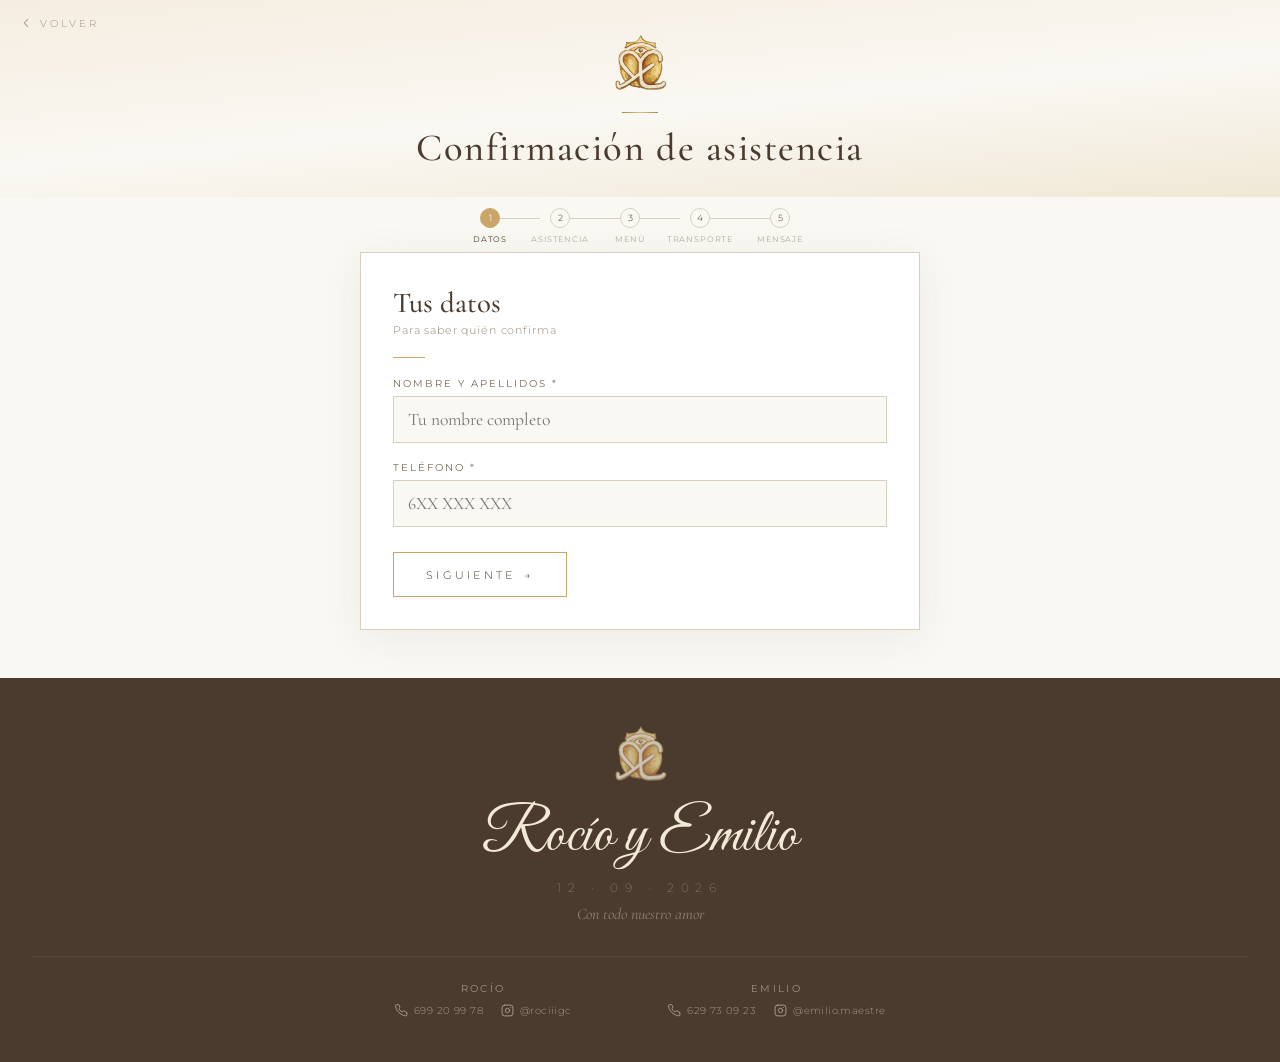
==== commit 57c04f2d: "test mode in form" ====
--- a/rsvp.html
+++ b/rsvp.html
@@ -1253,6 +1253,15 @@
     return;
   }
 
+  // Modo test: si el nombre es 'test', simular envío sin llamar a Apps Script
+  if (nombre.toLowerCase() === 'test') {
+    console.warn('Modo test activado. Simulando envío sin llamar a Apps Script.');
+    console.log('Datos que se enviarían:', datos);
+    await new Promise(r => setTimeout(r, 900));
+    mostrarExito(asistencia, nombre);
+    return;
+  }
+
   try {
     await fetch(APPS_SCRIPT_URL, {
       method:  'POST',
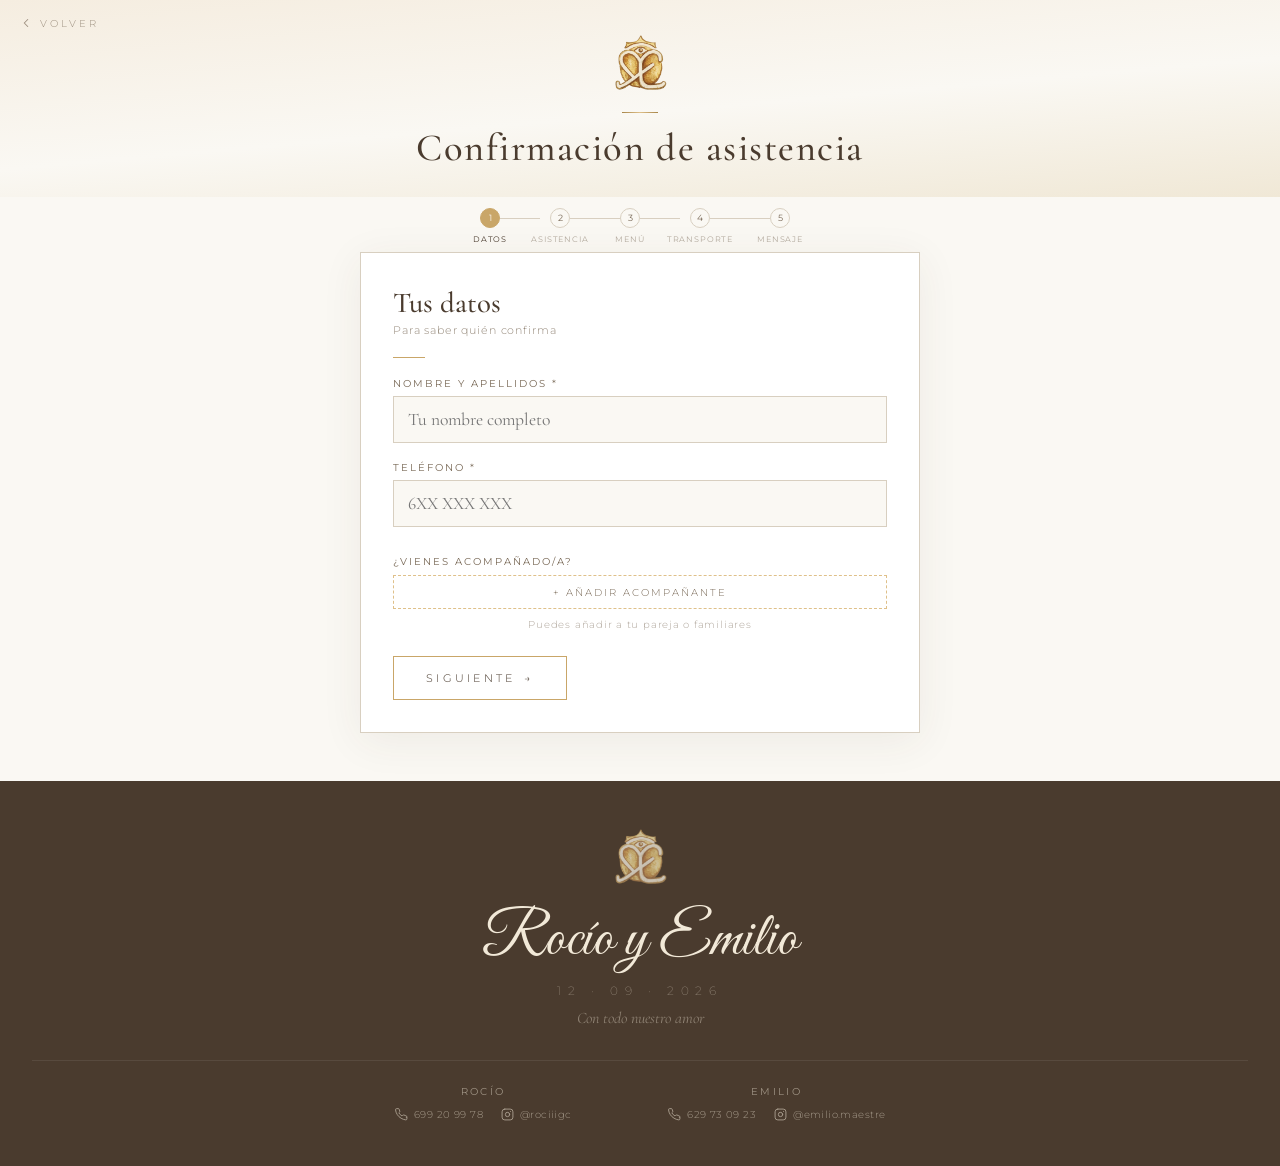
==== commit 4fc58436: "Formulario multiple" ====
--- a/rsvp.html
+++ b/rsvp.html
@@ -4,688 +4,27 @@
   <meta charset="UTF-8">
   <meta name="viewport" content="width=device-width, initial-scale=1.0, viewport-fit=cover">
   <title>Confirma tu asistencia · Rocío &amp; Emilio</title>
+
+  <!-- ── Favicons ── -->
   <link rel="apple-touch-icon" sizes="180x180" href="illustrations/favicon_io/apple-touch-icon.png">
   <link rel="icon" type="image/png" sizes="32x32" href="illustrations/favicon_io/favicon-32x32.png">
   <link rel="icon" type="image/png" sizes="16x16" href="illustrations/favicon_io/favicon-16x16.png">
   <link rel="manifest" href="illustrations/favicon_io/site.webmanifest">
   <link rel="shortcut icon" href="illustrations/favicon_io/favicon.ico">
 
+  <!-- ── Google Fonts ── -->
   <link rel="preconnect" href="https://fonts.googleapis.com">
   <link rel="preconnect" href="https://fonts.gstatic.com" crossorigin>
   <link href="https://fonts.googleapis.com/css2?family=Cormorant+Garamond:ital,wght@0,300;0,400;0,500;0,600;1,300;1,400;1,500&family=Great+Vibes&family=Montserrat:wght@200;300;400;500&display=swap" rel="stylesheet">
 
-  <style>
-    *, *::before, *::after { margin: 0; padding: 0; box-sizing: border-box; }
-
-    :root {
-      --cream:       #faf8f3;
-      --cream-warm:  #f2e9d8;
-      --cream-mid:   #ede4d3;
-      --gold:        #c9a668;
-      --gold-light:  #dfc08a;
-      --gold-dark:   #a8864a;
-      --sage:        #8a9e7a;
-      --sage-dark:   #5f7a52;
-      --rose:        #c0897a;
-      --rose-light:  #d4a898;
-      --sepia:       #4a3b2e;
-      --sepia-light: #7a6a58;
-      --divider:     #d8cfc0;
-    }
-
-    html { scroll-behavior: smooth; }
-
-    body {
-      background: var(--cream);
-      color: var(--sepia);
-      font-family: 'Cormorant Garamond', serif;
-      overflow-x: hidden;
-      min-height: 100vh;
-      display: flex;
-      flex-direction: column;
-    }
-
-    /* ═══════════════════════════════════════
-       HEADER / HERO
-    ════════════════════════════════════════ */
-    .rsvp-header {
-      background: linear-gradient(175deg, #f5ede0 0%, #faf8f3 55%, #f0e8d6 100%);
-      text-align: center;
-      padding: 2rem 2rem 1.6rem;
-      position: relative;
-      overflow: hidden;
-    }
-
-    .back-link {
-      position: absolute;
-      top: 1rem;
-      left: 1.2rem;
-      display: inline-flex;
-      align-items: center;
-      gap: .45rem;
-      font-family: 'Montserrat', sans-serif;
-      font-weight: 300;
-      font-size: .62rem;
-      letter-spacing: .3em;
-      text-transform: uppercase;
-      color: var(--sepia-light);
-      text-decoration: none;
-      opacity: .7;
-      transition: opacity .2s, color .2s;
-    }
-    .back-link:hover { opacity: 1; color: var(--rose); }
-    .back-link svg { width: 14px; height: 14px; }
-
-    .header-logo {
-      width: clamp(44px, 7vw, 58px);
-      mix-blend-mode: multiply;
-      display: block;
-      margin: 0 auto 1rem;
-      animation: shimmerGlow 4s ease-in-out 2s infinite;
-    }
-
-    .header-divider {
-      width: 36px; height: 1px;
-      margin: .8rem auto .75rem;
-      background: linear-gradient(90deg, var(--gold-dark) 0%, var(--gold-light) 50%, var(--gold-dark) 100%);
-    }
-
-    .header-subtitle {
-      font-family: 'Cormorant Garamond', serif;
-      font-weight: 500;
-      font-size: clamp(1.6rem, 5vw, 2.4rem);
-      color: var(--sepia);
-      letter-spacing: .04em;
-    }
-
-    /* ═══════════════════════════════════════
-       PROGRESS BAR
-    ════════════════════════════════════════ */
-    .progress-wrap {
-      display: flex;
-      justify-content: center;
-      align-items: center;
-      gap: 0;
-      background: var(--cream);
-      padding: .7rem 2rem .2rem;
-    }
-
-    .progress-step {
-      display: flex;
-      flex-direction: column;
-      align-items: center;
-      gap: .35rem;
-      position: relative;
-    }
-
-    .progress-step:not(:last-child)::after {
-      content: '';
-      position: absolute;
-      top: 10px;
-      left: calc(50% + 10px);
-      width: calc(100% - 20px);
-      height: 1px;
-      background: var(--divider);
-      transition: background .4s;
-    }
-
-    .progress-step.done:not(:last-child)::after {
-      background: var(--gold);
-    }
-
-    .progress-dot {
-      width: 20px; height: 20px;
-      border-radius: 50%;
-      border: 1.5px solid var(--divider);
-      background: var(--cream);
-      display: flex;
-      align-items: center;
-      justify-content: center;
-      font-family: 'Montserrat', sans-serif;
-      font-size: .55rem;
-      font-weight: 400;
-      color: var(--sepia-light);
-      transition: all .4s;
-      position: relative;
-      z-index: 1;
-    }
-
-    .progress-step.active .progress-dot {
-      border-color: var(--gold);
-      background: var(--gold);
-      color: var(--cream);
-    }
-
-    .progress-step.done .progress-dot {
-      border-color: var(--gold);
-      background: var(--gold);
-      color: var(--cream);
-    }
-
-    .progress-label {
-      font-family: 'Montserrat', sans-serif;
-      font-size: .52rem;
-      letter-spacing: .1em;
-      text-transform: uppercase;
-      color: var(--sepia-light);
-      opacity: .55;
-      transition: opacity .3s;
-      white-space: nowrap;
-    }
-
-    .progress-step.active .progress-label,
-    .progress-step.done .progress-label {
-      opacity: 1;
-      color: var(--sepia);
-    }
-
-    /* ═══════════════════════════════════════
-       FORM CONTAINER
-    ════════════════════════════════════════ */
-    .form-outer {
-      flex: 1;
-      display: flex;
-      flex-direction: column;
-      align-items: center;
-      padding: .3rem 1rem 3rem;
-    }
-
-    .form-card {
-      width: 100%;
-      max-width: 560px;
-      background: #fff;
-      border: 1px solid var(--divider);
-      padding: 2rem 2rem;
-      box-shadow: 0 8px 40px rgba(74,59,46,.07);
-      position: relative;
-    }
-
-    @media (max-width: 480px) {
-      .form-outer { padding: .25rem .9rem 2.5rem; }
-      .form-card  { padding: 1.6rem 1.2rem; }
-    }
-
-    /* ─── Steps ─── */
-    .step {
-      display: none;
-      animation: stepFade .4s ease both;
-    }
-    .step.active { display: block; }
-
-    @keyframes stepFade {
-      from { opacity: 0; transform: translateY(12px); }
-      to   { opacity: 1; transform: translateY(0); }
-    }
-
-    /* ─── Step header ─── */
-    .step-title {
-      font-family: 'Cormorant Garamond', serif;
-      font-weight: 500;
-      font-size: clamp(1.4rem, 4vw, 1.8rem);
-      color: var(--sepia);
-      margin-bottom: .3rem;
-    }
-
-    .step-subtitle {
-      font-family: 'Montserrat', sans-serif;
-      font-weight: 300;
-      font-size: .67rem;
-      letter-spacing: .08em;
-      color: var(--sepia-light);
-      margin-bottom: 1.2rem;
-      opacity: .8;
-    }
-
-    .step-divider {
-      width: 32px; height: 1px;
-      background: var(--gold);
-      margin-bottom: 1.2rem;
-    }
-
-    /* ─── Fields ─── */
-    .field {
-      margin-bottom: 1.1rem;
-    }
-
-    label {
-      display: block;
-      font-family: 'Montserrat', sans-serif;
-      font-weight: 400;
-      font-size: .62rem;
-      letter-spacing: .2em;
-      text-transform: uppercase;
-      color: var(--sepia-light);
-      margin-bottom: .45rem;
-    }
-
-    input[type="text"],
-    input[type="tel"],
-    textarea,
-    select {
-      width: 100%;
-      background: var(--cream);
-      border: 1px solid var(--divider);
-      border-radius: 0;
-      padding: .75rem .9rem;
-      font-family: 'Cormorant Garamond', serif;
-      font-size: 1.1rem;
-      color: var(--sepia);
-      outline: none;
-      transition: border-color .25s;
-      appearance: none;
-      -webkit-appearance: none;
-    }
-
-    input[type="text"]:focus,
-    input[type="tel"]:focus,
-    textarea:focus,
-    select:focus {
-      border-color: var(--gold);
-    }
-
-    input[type="text"].error,
-    input[type="tel"].error {
-      border-color: var(--rose);
-      border-width: 2px;
-    }
-
-    textarea {
-      min-height: 90px;
-      resize: vertical;
-      line-height: 1.5;
-    }
-
-    .select-wrap {
-      position: relative;
-    }
-
-    .select-wrap::after {
-      content: '';
-      position: absolute;
-      right: 1rem;
-      top: 50%;
-      transform: translateY(-50%);
-      width: 8px; height: 8px;
-      border-right: 1.5px solid var(--gold);
-      border-bottom: 1.5px solid var(--gold);
-      transform: translateY(-65%) rotate(45deg);
-      pointer-events: none;
-    }
-
-    /* ─── Radio groups ─── */
-    .radio-group {
-      display: flex;
-      flex-direction: column;
-      gap: .5rem;
-    }
-
-    .radio-option {
-      display: flex;
-      align-items: center;
-      gap: .75rem;
-      cursor: pointer;
-      padding: .65rem .9rem;
-      border: 1px solid var(--divider);
-      background: var(--cream);
-      transition: border-color .25s, background .25s;
-    }
-
-    .radio-option:hover { border-color: var(--gold-light); }
-
-    .radio-option input[type="radio"] {
-      display: none;
-    }
-
-    .radio-custom {
-      width: 16px; height: 16px;
-      border-radius: 50%;
-      border: 1.5px solid var(--divider);
-      flex-shrink: 0;
-      display: flex;
-      align-items: center;
-      justify-content: center;
-      transition: border-color .25s;
-    }
-
-    .radio-custom::after {
-      content: '';
-      width: 7px; height: 7px;
-      border-radius: 50%;
-      background: var(--gold);
-      opacity: 0;
-      transition: opacity .2s;
-    }
-
-    .radio-option input[type="radio"]:checked ~ .radio-custom {
-      border-color: var(--gold);
-    }
-
-    .radio-option input[type="radio"]:checked ~ .radio-custom::after {
-      opacity: 1;
-    }
-
-    .radio-option:has(input[type="radio"]:checked) {
-      border-color: var(--gold);
-      background: rgba(201,166,104,.06);
-    }
-
-    .radio-text {
-      font-family: 'Cormorant Garamond', serif;
-      font-size: 1.05rem;
-      color: var(--sepia);
-    }
-
-    .radio-text small {
-      display: block;
-      font-family: 'Montserrat', sans-serif;
-      font-weight: 300;
-      font-size: .6rem;
-      color: var(--sepia-light);
-      margin-top: .1rem;
-      letter-spacing: .05em;
-    }
-
-    /* ─── Error message ─── */
-    .field-error {
-      font-family: 'Montserrat', sans-serif;
-      font-size: .72rem;
-      font-weight: 600;
-      color: var(--rose);
-      letter-spacing: .05em;
-      margin-top: .4rem;
-      display: none;
-    }
-    .field-error.show { display: block; }
-
-    /* ─── Conditional fields ─── */
-    .conditional {
-      display: none;
-      margin-top: 1.2rem;
-    }
-    .conditional.show { display: block; }
-
-    /* ─── Buttons ─── */
-    .btn-row {
-      display: flex;
-      gap: 1rem;
-      margin-top: 1.6rem;
-      align-items: center;
-    }
-
-    .btn-primary {
-      display: inline-flex;
-      align-items: center;
-      gap: .55rem;
-      padding: .9rem 2rem;
-      border: 1px solid var(--gold);
-      background: transparent;
-      color: var(--sepia);
-      font-family: 'Montserrat', sans-serif;
-      font-weight: 300;
-      font-size: .68rem;
-      letter-spacing: .3em;
-      text-transform: uppercase;
-      cursor: pointer;
-      position: relative;
-      overflow: hidden;
-      transition: color .35s;
-    }
-
-    .btn-primary::before {
-      content: '';
-      position: absolute;
-      inset: 0;
-      background: var(--gold);
-      transform: translateX(-100%);
-      transition: transform .35s cubic-bezier(.77,0,.175,1);
-      z-index: 0;
-    }
-
-    .btn-primary:hover::before { transform: translateX(0); }
-    .btn-primary:hover { color: var(--cream); }
-    .btn-primary:disabled { opacity: .5; cursor: not-allowed; }
-    .btn-primary:disabled::before { display: none; }
-
-    .btn-primary span { position: relative; z-index: 1; }
-    .btn-arrow { transition: transform .3s; position: relative; z-index: 1; }
-    .btn-primary:hover .btn-arrow { transform: translateX(4px); }
-
-    .btn-back {
-      background: none;
-      border: none;
-      font-family: 'Montserrat', sans-serif;
-      font-weight: 300;
-      font-size: .62rem;
-      letter-spacing: .2em;
-      text-transform: uppercase;
-      color: var(--sepia-light);
-      cursor: pointer;
-      opacity: .6;
-      transition: opacity .2s;
-      padding: .5rem;
-    }
-    .btn-back:hover { opacity: 1; }
-
-    /* ─── Loading spinner ─── */
-    .spinner {
-      width: 14px; height: 14px;
-      border: 2px solid rgba(255,255,255,.4);
-      border-top-color: var(--cream);
-      border-radius: 50%;
-      animation: spin .7s linear infinite;
-      display: inline-block;
-    }
-
-    @keyframes spin {
-      to { transform: rotate(360deg); }
-    }
-
-    /* ─── Note ─── */
-    .step-note {
-      font-family: 'Cormorant Garamond', serif;
-      font-style: italic;
-      font-size: .95rem;
-      color: var(--sepia-light);
-      margin-top: 1rem;
-      line-height: 1.6;
-      padding-left: .8rem;
-      border-left: 2px solid var(--gold-light);
-    }
-
-    /* ═══════════════════════════════════════
-       SUCCESS SCREEN
-    ════════════════════════════════════════ */
-    .success-screen {
-      display: none;
-      text-align: center;
-      padding: 1rem 0;
-      animation: stepFade .6s ease both;
-    }
-
-    .success-screen.show { display: block; }
-
-    .success-icon {
-      width: 64px; height: 64px;
-      border: 1.5px solid var(--gold);
-      border-radius: 50%;
-      display: flex;
-      align-items: center;
-      justify-content: center;
-      margin: 0 auto 1.8rem;
-      animation: popIn .5s cubic-bezier(.175,.885,.32,1.275) .2s both;
-    }
-
-    .success-icon svg { width: 28px; height: 28px; color: var(--gold); }
-
-    @keyframes popIn {
-      from { transform: scale(.5); opacity: 0; }
-      to   { transform: scale(1);  opacity: 1; }
-    }
-
-    .success-title {
-      font-family: 'Great Vibes', cursive;
-      font-size: clamp(2.2rem, 7vw, 3.2rem);
-      color: var(--rose);
-      margin-bottom: .6rem;
-    }
-
-    .success-divider {
-      width: 36px; height: 1px;
-      background: linear-gradient(90deg, var(--gold-dark), var(--gold-light), var(--gold-dark));
-      margin: 1rem auto;
-    }
-
-    .success-msg {
-      font-family: 'Cormorant Garamond', serif;
-      font-size: clamp(1rem, 2.5vw, 1.2rem);
-      color: var(--sepia-light);
-      line-height: 1.7;
-      max-width: 380px;
-      margin: 0 auto 1.2rem;
-    }
-
-    .success-msg-no {
-      font-family: 'Cormorant Garamond', serif;
-      font-style: italic;
-      font-size: clamp(1rem, 2.5vw, 1.15rem);
-      color: var(--sepia-light);
-      line-height: 1.7;
-      max-width: 380px;
-      margin: 0 auto 1.2rem;
-    }
-
-    .success-back {
-      display: inline-flex;
-      align-items: center;
-      gap: .5rem;
-      margin-top: 1.6rem;
-      font-family: 'Montserrat', sans-serif;
-      font-weight: 300;
-      font-size: .63rem;
-      letter-spacing: .25em;
-      text-transform: uppercase;
-      color: var(--sepia-light);
-      text-decoration: none;
-      opacity: .65;
-      transition: opacity .2s, color .2s;
-    }
-    .success-back:hover { opacity: 1; color: var(--rose); }
-
-    /* ═══════════════════════════════════════
-       FOOTER
-    ════════════════════════════════════════ */
-    #closing {
-      background: var(--sepia);
-      padding: 2.8rem 2rem;
-      text-align: center;
-      margin-top: auto;
-    }
-
-    .closing-logo {
-      width: clamp(40px, 5vw, 58px);
-      opacity: .75;
-      mix-blend-mode: screen;
-      display: block;
-      margin: 0 auto 1.2rem;
-    }
-
-    .closing-names {
-      font-family: 'Great Vibes', cursive;
-      font-size: clamp(2.4rem, 6vw, 3.8rem);
-      color: var(--cream-warm);
-      line-height: 1;
-    }
-
-    .closing-date {
-      font-family: 'Montserrat', sans-serif; font-weight: 200;
-      font-size: clamp(.6rem, 1.6vw, .75rem);
-      letter-spacing: .55em; text-transform: uppercase;
-      color: var(--cream-warm); margin-top: .8rem; opacity: .45;
-    }
-
-    .closing-tagline {
-      font-family: 'Cormorant Garamond', serif; font-style: italic;
-      font-size: clamp(.9rem, 2vw, 1rem);
-      color: var(--cream-warm);
-      margin-top: .6rem; opacity: .4;
-    }
-
-    .footer-contact {
-      display: flex;
-      justify-content: center;
-      gap: clamp(2rem, 8vw, 6rem);
-      margin-top: 2rem;
-      padding-top: 1.6rem;
-      border-top: 1px solid rgba(255,255,255,.08);
-    }
-
-    .footer-person {
-      display: flex;
-      flex-direction: column;
-      align-items: center;
-      gap: .55rem;
-    }
-
-    .footer-person-name {
-      font-family: 'Montserrat', sans-serif; font-weight: 400;
-      font-size: .6rem; letter-spacing: .25em; text-transform: uppercase;
-      color: var(--cream-warm); opacity: .5;
-      margin-bottom: .1rem;
-    }
-
-    .footer-links {
-      display: flex;
-      gap: 1.1rem;
-      align-items: center;
-    }
-
-    @media (max-width: 525px) {
-      .footer-links { flex-direction: column; gap: .45rem; align-items: flex-start; }
-    }
-
-    .footer-link {
-      display: flex;
-      align-items: center;
-      gap: .4rem;
-      font-family: 'Montserrat', sans-serif; font-weight: 300;
-      font-size: .65rem; letter-spacing: .04em;
-      color: var(--cream-warm); opacity: .55;
-      text-decoration: none;
-      transition: opacity .2s;
-    }
-
-    .footer-link:hover { opacity: .9; }
-    .footer-link svg { width: 13px; height: 13px; flex-shrink: 0; }
-
-    /* ═══════════════════════════════════════
-       TOUCH — anular hovers, sustituir por :active
-    ════════════════════════════════════════ */
-    @media (hover: none) {
-      .btn-primary::before { display: none; }
-      .btn-primary:hover   { color: var(--sepia); }
-      .btn-primary:hover .btn-arrow { transform: none; }
-      .btn-primary:active  { background: var(--gold); color: var(--cream); }
-
-      .back-link:hover  { opacity: .7; color: var(--sepia-light); }
-      .back-link:active { opacity: 1;  color: var(--rose); }
-
-      .radio-option:hover { border-color: var(--divider); }
-    }
-
-    /* ═══════════════════════════════════════
-       KEYFRAMES
-    ════════════════════════════════════════ */
-    @keyframes shimmerGlow {
-      0%,100% { filter: brightness(1)   drop-shadow(0 0 0px transparent); }
-      50%      { filter: brightness(1.1) drop-shadow(0 0 8px rgba(201,166,104,.4)); }
-    }
-  </style>
+  <!-- ── RSVP page stylesheet ── -->
+  <link rel="stylesheet" href="css/rsvp.css">
 </head>
 <body>
 
-<!-- ════════════════════════════════════════
-     HEADER
-════════════════════════════════════════ -->
+<!-- ============================================================
+     PAGE HEADER — Logo + back link + page title
+     ============================================================ -->
 <header class="rsvp-header">
   <a href="index.html" class="back-link" aria-label="Volver a la página principal">
     <svg viewBox="0 0 24 24" fill="none" stroke="currentColor" stroke-width="1.8" stroke-linecap="round" stroke-linejoin="round">
@@ -704,7 +43,9 @@
 </header>
 
 
-<!-- Progress bar -->
+<!-- ============================================================
+     PROGRESS BAR — Step indicator (managed by JS)
+     ============================================================ -->
 <div class="progress-wrap" id="progressBar" aria-hidden="true">
   <div class="progress-step active" data-step="1" style="width:60px">
     <div class="progress-dot">1</div>
@@ -728,14 +69,14 @@
   </div>
 </div>
 
-<!-- ════════════════════════════════════════
-     FORM
-════════════════════════════════════════ -->
+
+<!-- ============================================================
+     MULTI-STEP FORM
+     ============================================================ -->
 <main class="form-outer">
-
   <div class="form-card">
 
-    <!-- ── ÉXITO ── -->
+    <!-- ── Success screen (shown after submission) ── -->
     <div class="success-screen" id="successScreen">
       <div class="success-icon">
         <svg viewBox="0 0 24 24" fill="none" stroke="currentColor" stroke-width="1.8" stroke-linecap="round" stroke-linejoin="round">
@@ -745,6 +86,7 @@
       <p class="success-title" id="successTitle">¡Hasta pronto!</p>
       <div class="success-divider"></div>
       <p class="success-msg" id="successMsg"></p>
+      <p class="step-note" id="successNote"></p>
       <a href="index.html" class="success-back">
         <svg width="14" height="14" viewBox="0 0 24 24" fill="none" stroke="currentColor" stroke-width="1.8" stroke-linecap="round" stroke-linejoin="round">
           <polyline points="15 18 9 12 15 6"/>
@@ -753,7 +95,7 @@
       </a>
     </div>
 
-    <!-- ── PASO 1: Datos personales ── -->
+    <!-- ── Step 1: Personal details ── -->
     <div class="step active" id="step1">
       <h1 class="step-title">Tus datos</h1>
       <p class="step-subtitle">Para saber quién confirma</p>
@@ -771,6 +113,16 @@
         <p class="field-error" id="telefonoError">Por favor, escribe un teléfono válido</p>
       </div>
 
+      <!-- ── Companions ── -->
+      <div class="field companion-section">
+        <label>¿Vienes acompañado/a?</label>
+        <div id="companionList"><!-- generado por JS --></div>
+        <button type="button" class="btn-add-companion" id="btnAddCompanion" onclick="addCompanion()">
+          + Añadir acompañante
+        </button>
+        <p class="companion-note" id="companionNote">Puedes añadir a tu pareja o familiares</p>
+      </div>
+
       <div class="btn-row">
         <button class="btn-primary" onclick="goToStep(2)">
           <span>Siguiente</span>
@@ -779,36 +131,36 @@
       </div>
     </div>
 
-    <!-- ── PASO 2: Asistencia ── -->
+    <!-- ── Step 2: Attendance confirmation ── -->
     <div class="step" id="step2">
-      <h1 class="step-title">¿Nos acompañas?</h1>
+      <h1 class="step-title" id="step2Title">¿Nos acompañas?</h1>
       <p class="step-subtitle">12 de septiembre de 2026 · Elda</p>
       <div class="step-divider"></div>
 
       <div class="field">
-        <label>¿Confirmas tu asistencia?</label>
+        <label id="asistenciaLabel">¿Confirmas tu asistencia?</label>
         <div class="radio-group" id="asistenciaGroup">
           <label class="radio-option">
             <input type="radio" name="asistencia" value="si">
             <span class="radio-custom"></span>
             <span class="radio-text">
-              Sí, allí estaré
-              <small>¡Cuento los días!</small>
+              <span id="asisteSiText">Sí, allí estaré</span>
+              <small id="asisteSiSmall">¡Cuento los días!</small>
             </span>
           </label>
           <label class="radio-option">
             <input type="radio" name="asistencia" value="no">
             <span class="radio-custom"></span>
             <span class="radio-text">
-              No podré asistir
-              <small>Lo siento mucho</small>
+              <span id="asisteNoText">No podré asistir</span>
+              <small id="asisteNoSmall">Lo siento mucho</small>
             </span>
           </label>
         </div>
         <p class="field-error" id="asistenciaError">Por favor, selecciona una opción</p>
       </div>
 
-      <!-- Mensaje si no asiste -->
+      <!-- Optional message shown when guest selects "no" -->
       <div class="conditional" id="noAsisteMensaje">
         <div class="field">
           <label for="mensajeNoAsiste">¿Quieres dejarnos un mensaje? <span style="opacity:.6;font-size:.9em">(opcional)</span></label>
@@ -825,65 +177,13 @@
       </div>
     </div>
 
-    <!-- ── PASO 3: Menú ── -->
+    <!-- ── Step 3: Menu selection (one card per person, built by JS) ── -->
     <div class="step" id="step3">
-      <h1 class="step-title">Tu menú</h1>
+      <h1 class="step-title">Menú</h1>
       <p class="step-subtitle">Para que todo esté perfecto</p>
       <div class="step-divider"></div>
 
-      <div class="field">
-        <label>Elige tu menú *</label>
-        <div class="radio-group" id="menuGroup">
-          <label class="radio-option">
-            <input type="radio" name="menu" value="carne">
-            <span class="radio-custom"></span>
-            <span class="radio-text">
-              Carne + pescado
-              <small>Menú principal</small>
-            </span>
-          </label>
-          <label class="radio-option">
-            <input type="radio" name="menu" value="vegetariano">
-            <span class="radio-custom"></span>
-            <span class="radio-text">
-              Vegetariano
-              <small>Sin carne ni pescado</small>
-            </span>
-          </label>
-        </div>
-        <p class="field-error" id="menuError">Por favor, elige un menú</p>
-      </div>
-
-      <div class="field" style="margin-top:1.8rem">
-        <label>¿Tienes alergias o intolerancias? *</label>
-        <div class="radio-group" id="alergiasGroup">
-          <label class="radio-option">
-            <input type="radio" name="alergias" value="no" onchange="toggleAlergias()">
-            <span class="radio-custom"></span>
-            <span class="radio-text">No, ninguna</span>
-          </label>
-          <label class="radio-option">
-            <input type="radio" name="alergias" value="si" onchange="toggleAlergias()">
-            <span class="radio-custom"></span>
-            <span class="radio-text">Sí, tengo alergias</span>
-          </label>
-        </div>
-        <p class="field-error" id="alergiasError">Por favor, selecciona una opción</p>
-      </div>
-
-      <!-- Descripción alergias -->
-      <div class="conditional" id="alergiasDetalle">
-        <div class="field">
-          <label for="alergiasTexto">Descríbenos tus alergias *</label>
-          <textarea id="alergiasTexto" name="alergiasTexto" placeholder="Gluten, lactosa, frutos secos..."></textarea>
-          <p class="field-error" id="alergiasTextoError">Por favor, describe tus alergias</p>
-        </div>
-      </div>
-
-      <div class="field" style="margin-top:1.4rem">
-        <label for="comentariosMenu">¿Algo más que debamos saber? <span style="opacity:.6;font-size:.9em">(opcional)</span></label>
-        <textarea id="comentariosMenu" name="comentariosMenu" placeholder="Embarazo, dieta específica..."></textarea>
-      </div>
+      <div id="menuPersonsContainer"><!-- tarjetas generadas por buildMenuStep() --></div>
 
       <div class="btn-row">
         <button class="btn-back" onclick="goToStep(2)">← Atrás</button>
@@ -894,14 +194,14 @@
       </div>
     </div>
 
-    <!-- ── PASO 4: Transporte ── -->
+    <!-- ── Step 4: Transport ── -->
     <div class="step" id="step4">
       <h1 class="step-title">Transporte</h1>
-      <p class="step-subtitle">¿Cómo llegarás a la boda?</p>
-      <div class="step-divider"></div>
-
-      <div class="field">
-        <label>¿Cómo vas a venir? *</label>
+      <p class="step-subtitle" id="step4Subtitle">¿Cómo llegarás a la boda?</p>
+      <div class="step-divider"></div>
+
+      <div class="field">
+        <label id="transporteLabel">¿Cómo vas a venir? *</label>
         <div class="radio-group" id="transporteGroup">
           <label class="radio-option">
             <input type="radio" name="transporte" value="autobus" onchange="toggleTransporte()">
@@ -914,13 +214,13 @@
           <label class="radio-option">
             <input type="radio" name="transporte" value="cuenta_propia" onchange="toggleTransporte()">
             <span class="radio-custom"></span>
-            <span class="radio-text">Por mi propia cuenta</span>
+            <span class="radio-text"><span id="transportePropioText">Por mi propia cuenta</span></span>
           </label>
         </div>
-        <p class="field-error" id="transporteError">Por favor, selecciona cómo vendrás</p>
-      </div>
-
-      <!-- Parada autobús -->
+        <p class="field-error" id="transporteError">Por favor, selecciona cómo vendréis</p>
+      </div>
+
+      <!-- Bus stop selector — shown when guest selects "bus" -->
       <div class="conditional" id="paradaWrap">
         <div class="field">
           <label for="paradaBus">Parada de recogida *</label>
@@ -945,10 +245,10 @@
       </div>
     </div>
 
-    <!-- ── PASO 5: Mensaje para los novios ── -->
+    <!-- ── Step 5: Optional message for the couple ── -->
     <div class="step" id="step5">
-      <h1 class="step-title">Un mensaje para nosotros</h1>
-      <p class="step-subtitle">Si quieres dejarnos unas palabras, ¡las guardaremos con mucho cariño!</p>
+      <h1 class="step-title" id="step5Title">Un mensaje para nosotros</h1>
+      <p class="step-subtitle" id="step5Subtitle">Si quieres dejarnos unas palabras, ¡las guardaremos con mucho cariño!</p>
       <div class="step-divider"></div>
 
       <div class="field">
@@ -963,17 +263,15 @@
           <span class="btn-arrow" id="btnEnviarArrow">→</span>
         </button>
       </div>
-
-      <p class="step-note">Muchas gracias por tomarte el tiempo de confirmarnos. ¡Estamos deseando celebrarlo contigo!</p>
     </div>
 
   </div><!-- /form-card -->
 </main>
 
 
-<!-- ════════════════════════════════════════
+<!-- ============================================================
      FOOTER
-════════════════════════════════════════ -->
+     ============================================================ -->
 <footer id="closing">
   <picture>
     <source srcset="illustrations/toWEBP/logo.webp" type="image/webp">
@@ -1014,302 +312,10 @@
 </footer>
 
 
-<script>
-/* ═══════════════════════════════════════════════════════
-   CONFIGURACIÓN — pon aquí tu endpoint de Apps Script
-════════════════════════════════════════════════════════ */
-const APPS_SCRIPT_URL = 'https://script.google.com/macros/s/AKfycbxcqbBslyoeJNL2pkrSksN3XBfBan8dUwnBetDBueUBovPfLh5V6aJE71W_53PIOaVG/exec';
-
-/* ═══════════════════════════════════════════════════════
-   ESTADO
-════════════════════════════════════════════════════════ */
-let currentStep = 1;
-const TOTAL_STEPS = 5;
-
-/* ═══════════════════════════════════════════════════════
-   NAVEGACIÓN ENTRE PASOS
-════════════════════════════════════════════════════════ */
-function goToStep(n) {
-  if (n < currentStep) {
-    // Retroceder — sin validación
-    showStep(n);
-    return;
-  }
-
-  // Validar paso actual antes de avanzar
-  if (!validateStep(currentStep)) return;
-
-  showStep(n);
-}
-
-function showStep(n) {
-  document.getElementById('step' + currentStep).classList.remove('active');
-  currentStep = n;
-  document.getElementById('step' + currentStep).classList.add('active');
-  updateProgress();
-  window.scrollTo({ top: 0, behavior: 'smooth' });
-}
-
-function updateProgress() {
-  document.querySelectorAll('.progress-step').forEach(el => {
-    const s = parseInt(el.dataset.step);
-    el.classList.remove('active', 'done');
-    if (s < currentStep) el.classList.add('done');
-    if (s === currentStep) el.classList.add('active');
-  });
-}
-
-/* ═══════════════════════════════════════════════════════
-   VALIDACIÓN
-════════════════════════════════════════════════════════ */
-function validateStep(step) {
-  let ok = true;
-
-  if (step === 1) {
-    const nombre = document.getElementById('nombre').value.trim();
-    const tel    = document.getElementById('telefono').value.trim();
-
-    setError('nombreError',   !nombre);
-    setError('telefonoError', !tel);
-    if (!nombre) document.getElementById('nombre').classList.add('error');
-    else         document.getElementById('nombre').classList.remove('error');
-    if (!tel)    document.getElementById('telefono').classList.add('error');
-    else         document.getElementById('telefono').classList.remove('error');
-
-    ok = nombre && tel;
-  }
-
-  if (step === 2) {
-    const val = document.querySelector('input[name="asistencia"]:checked');
-    setError('asistenciaError', !val);
-    ok = !!val;
-  }
-
-  if (step === 3) {
-    const menu     = document.querySelector('input[name="menu"]:checked');
-    const alergias = document.querySelector('input[name="alergias"]:checked');
-    let alergiasOk = true;
-
-    setError('menuError',     !menu);
-    setError('alergiasError', !alergias);
-
-    if (alergias && alergias.value === 'si') {
-      const texto = document.getElementById('alergiasTexto').value.trim();
-      setError('alergiasTextoError', !texto);
-      alergiasOk = !!texto;
-    }
-
-    ok = menu && alergias && alergiasOk;
-  }
-
-  if (step === 4) {
-    const transporte = document.querySelector('input[name="transporte"]:checked');
-    setError('transporteError', !transporte);
-    let paradaOk = true;
-
-    if (transporte && transporte.value === 'autobus') {
-      const parada = document.getElementById('paradaBus').value;
-      setError('paradaBusError', !parada);
-      paradaOk = !!parada;
-    }
-
-    ok = transporte && paradaOk;
-  }
-
-  return ok;
-}
-
-function setError(id, show) {
-  const el = document.getElementById(id);
-  if (el) el.classList.toggle('show', show);
-}
-
-/* ═══════════════════════════════════════════════════════
-   LÓGICA CONDICIONAL
-════════════════════════════════════════════════════════ */
-/* ═══════════════════════════════════════════════════════
-   LIMPIEZA DE ERRORES EN TIEMPO REAL
-════════════════════════════════════════════════════════ */
-// Paso 1: nombre y teléfono
-document.getElementById('nombre').addEventListener('input', function() {
-  if (this.value.trim()) {
-    setError('nombreError', false);
-    this.classList.remove('error');
-  }
-});
-document.getElementById('telefono').addEventListener('input', function() {
-  if (this.value.trim()) {
-    setError('telefonoError', false);
-    this.classList.remove('error');
-  }
-});
-
-// Paso 2: asistencia
-document.querySelectorAll('input[name="asistencia"]').forEach(radio => {
-  radio.addEventListener('change', () => setError('asistenciaError', false));
-});
-
-// Paso 3: menú, alergias y texto de alergias
-document.querySelectorAll('input[name="menu"]').forEach(radio => {
-  radio.addEventListener('change', () => setError('menuError', false));
-});
-document.querySelectorAll('input[name="alergias"]').forEach(radio => {
-  radio.addEventListener('change', () => setError('alergiasError', false));
-});
-document.getElementById('alergiasTexto').addEventListener('input', function() {
-  if (this.value.trim()) setError('alergiasTextoError', false);
-});
-
-// Paso 4: transporte y parada de bus
-document.querySelectorAll('input[name="transporte"]').forEach(radio => {
-  radio.addEventListener('change', () => setError('transporteError', false));
-});
-document.getElementById('paradaBus').addEventListener('change', function() {
-  if (this.value) setError('paradaBusError', false);
-});
-
-// Asistencia: mostrar campo mensaje si dice NO
-document.querySelectorAll('input[name="asistencia"]').forEach(radio => {
-  radio.addEventListener('change', () => {
-    const noWrap = document.getElementById('noAsisteMensaje');
-    noWrap.classList.toggle('show', radio.value === 'no');
-  });
-});
-
-function handleAsistencia() {
-  if (!validateStep(2)) return;
-  const val = document.querySelector('input[name="asistencia"]:checked').value;
-
-  if (val === 'no') {
-    // No asiste → deshabilitar botón y enviar directamente
-    const btn = document.getElementById('btnAsistencia');
-    btn.disabled = true;
-    document.getElementById('btnAsistenciaLabel').textContent = 'Enviando...';
-    document.getElementById('btnAsistenciaArrow').innerHTML = '<span class="spinner"></span>';
-    enviarFormulario(true);
-  } else {
-    goToStep(3);
-  }
-}
-
-// Alergias: mostrar textarea si dice SÍ
-function toggleAlergias() {
-  const val = document.querySelector('input[name="alergias"]:checked');
-  document.getElementById('alergiasDetalle').classList.toggle('show', val && val.value === 'si');
-}
-
-// Transporte: mostrar select de parada si elige autobús
-function toggleTransporte() {
-  const val = document.querySelector('input[name="transporte"]:checked');
-  document.getElementById('paradaWrap').classList.toggle('show', val && val.value === 'autobus');
-}
-
-/* ═══════════════════════════════════════════════════════
-   ENVÍO
-════════════════════════════════════════════════════════ */
-async function enviarFormulario(noAsiste = false) {
-  // Validar paso 4 solo si asiste
-  if (!noAsiste && !validateStep(4)) return;
-
-  // Recoger datos
-  const nombre       = document.getElementById('nombre').value.trim();
-  const telefono     = document.getElementById('telefono').value.trim();
-  const asistencia   = document.querySelector('input[name="asistencia"]:checked')?.value || 'no';
-  const mensajeNo    = document.getElementById('mensajeNoAsiste').value.trim();
-  const menu         = document.querySelector('input[name="menu"]:checked')?.value || '';
-  const alergiasVal  = document.querySelector('input[name="alergias"]:checked')?.value || '';
-  const alergiasText  = document.getElementById('alergiasTexto').value.trim();
-  const transporte    = document.querySelector('input[name="transporte"]:checked')?.value || '';
-  const paradaBus    = document.getElementById('paradaBus').value;
-  const mensajeNovios = document.getElementById('mensajeNovios').value.trim();
-
-  const datos = {
-    timestamp:  new Date().toISOString(),
-    nombre,
-    telefono,
-    asistencia,
-    mensajeNoAsiste: mensajeNo,
-    menu,
-    alergias:          alergiasVal,
-    alergiasDetalle:   alergiasText,
-    transporte,
-    paradaBus,
-    mensajeNovios
-  };
-
-  // Estado cargando
-  const btnEnviar = document.getElementById('btnEnviar');
-  if (btnEnviar) {
-    btnEnviar.disabled = true;
-    document.getElementById('btnEnviarLabel').textContent = 'Enviando...';
-    document.getElementById('btnEnviarArrow').innerHTML = '<span class="spinner"></span>';
-  }
-
-  // Si la URL de Apps Script no está configurada, simular éxito
-  if (!APPS_SCRIPT_URL || APPS_SCRIPT_URL === 'TU_URL_DE_APPS_SCRIPT_AQUI') {
-    console.warn('Apps Script URL no configurada. Simulando envío exitoso.');
-    await new Promise(r => setTimeout(r, 900));
-    mostrarExito(asistencia, nombre);
-    return;
-  }
-
-  // Modo test: si el nombre es 'test', simular envío sin llamar a Apps Script
-  if (nombre.toLowerCase() === 'test') {
-    console.warn('Modo test activado. Simulando envío sin llamar a Apps Script.');
-    console.log('Datos que se enviarían:', datos);
-    await new Promise(r => setTimeout(r, 900));
-    mostrarExito(asistencia, nombre);
-    return;
-  }
-
-  try {
-    await fetch(APPS_SCRIPT_URL, {
-      method:  'POST',
-      mode:    'no-cors',
-      headers: { 'Content-Type': 'application/json' },
-      body:    JSON.stringify(datos)
-    });
-    mostrarExito(asistencia, nombre);
-  } catch (err) {
-    console.error('Error al enviar:', err);
-    if (btnEnviar) {
-      btnEnviar.disabled = false;
-      document.getElementById('btnEnviarLabel').textContent = 'Enviar confirmación';
-      document.getElementById('btnEnviarArrow').textContent = '→';
-    }
-    const btnAsistencia = document.getElementById('btnAsistencia');
-    if (btnAsistencia && btnAsistencia.disabled) {
-      btnAsistencia.disabled = false;
-      document.getElementById('btnAsistenciaLabel').textContent = 'Siguiente';
-      document.getElementById('btnAsistenciaArrow').textContent = '→';
-    }
-    alert('Ha ocurrido un error al enviar. Por favor, inténtalo de nuevo o contáctanos directamente.');
-  }
-}
-
-function mostrarExito(asistencia, nombre) {
-  // Ocultar pasos y barra de progreso
-  document.querySelectorAll('.step').forEach(s => s.classList.remove('active'));
-  document.getElementById('progressBar').style.display = 'none';
-
-  const screen    = document.getElementById('successScreen');
-  const title     = document.getElementById('successTitle');
-  const msg       = document.getElementById('successMsg');
-
-  if (asistencia === 'si') {
-    title.textContent = '¡Hasta pronto, ' + nombre.split(' ')[0] + '!';
-    msg.textContent   = 'Hemos recibido tu confirmación. ¡Estamos deseando celebrarlo contigo el 12 de septiembre!';
-  } else {
-    title.textContent = 'Lo sentimos mucho';
-    screen.querySelector('.success-icon svg').innerHTML = '<path d="M20.84 4.61a5.5 5.5 0 0 0-7.78 0L12 5.67l-1.06-1.06a5.5 5.5 0 0 0-7.78 7.78l1.06 1.06L12 21.23l7.78-7.78 1.06-1.06a5.5 5.5 0 0 0 0-7.78z"/>';
-    msg.className     = 'success-msg-no';
-    msg.textContent   = 'Te echaremos de menos. Gracias por hacérnoslo saber y por el mensaje que nos has dejado.';
-  }
-
-  screen.classList.add('show');
-  window.scrollTo({ top: 0, behavior: 'smooth' });
-}
-</script>
+<!-- ============================================================
+     SCRIPTS
+     ============================================================ -->
+<script src="js/rsvp.js"></script>
 
 </body>
 </html>
--- a/css/rsvp.css
+++ b/css/rsvp.css
@@ -0,0 +1,810 @@
+/* ============================================================
+   rsvp.css — RSVP form page styles
+   Wedding website: Rocío & Emilio · 12.09.2026
+   rocioyemilio.es
+   ============================================================ */
+
+/* ============================================================
+   CSS RESET & BOX MODEL
+   ============================================================ */
+*, *::before, *::after { margin: 0; padding: 0; box-sizing: border-box; }
+
+/* ============================================================
+   DESIGN TOKENS — CSS Custom Properties
+   ============================================================ */
+:root {
+  --cream:       #faf8f3;
+  --cream-warm:  #f2e9d8;
+  --cream-mid:   #ede4d3;
+  --gold:        #c9a668;
+  --gold-light:  #dfc08a;
+  --gold-dark:   #a8864a;
+  --sage:        #8a9e7a;
+  --sage-dark:   #5f7a52;
+  --rose:        #c0897a;
+  --rose-light:  #d4a898;
+  --sepia:       #4a3b2e;
+  --sepia-light: #7a6a58;
+  --divider:     #d8cfc0;
+}
+
+/* ============================================================
+   BASE STYLES
+   ============================================================ */
+html { scroll-behavior: smooth; }
+
+body {
+  background: var(--cream);
+  color: var(--sepia);
+  font-family: 'Cormorant Garamond', serif;
+  overflow-x: hidden;
+  min-height: 100vh;
+  display: flex;
+  flex-direction: column;
+}
+
+/* ============================================================
+   PAGE HEADER
+   ============================================================ */
+.rsvp-header {
+  background: linear-gradient(175deg, #f5ede0 0%, #faf8f3 55%, #f0e8d6 100%);
+  text-align: center;
+  padding: 2rem 2rem 1.6rem;
+  position: relative;
+  overflow: hidden;
+}
+
+.back-link {
+  position: absolute;
+  top: 1rem;
+  left: 1.2rem;
+  display: inline-flex;
+  align-items: center;
+  gap: .45rem;
+  font-family: 'Montserrat', sans-serif;
+  font-weight: 300;
+  font-size: .62rem;
+  letter-spacing: .3em;
+  text-transform: uppercase;
+  color: var(--sepia-light);
+  text-decoration: none;
+  opacity: .7;
+  transition: opacity .2s, color .2s;
+}
+.back-link:hover { opacity: 1; color: var(--rose); }
+.back-link svg { width: 14px; height: 14px; }
+
+.header-logo {
+  width: clamp(44px, 7vw, 58px);
+  mix-blend-mode: multiply;
+  display: block;
+  margin: 0 auto 1rem;
+  animation: shimmerGlow 4s ease-in-out 2s infinite;
+}
+
+.header-divider {
+  width: 36px; height: 1px;
+  margin: .8rem auto .75rem;
+  background: linear-gradient(90deg, var(--gold-dark) 0%, var(--gold-light) 50%, var(--gold-dark) 100%);
+}
+
+.header-subtitle {
+  font-family: 'Cormorant Garamond', serif;
+  font-weight: 500;
+  font-size: clamp(1.6rem, 5vw, 2.4rem);
+  color: var(--sepia);
+  letter-spacing: .04em;
+}
+
+/* ============================================================
+   PROGRESS BAR
+   ============================================================ */
+.progress-wrap {
+  display: flex;
+  justify-content: center;
+  align-items: center;
+  gap: 0;
+  background: var(--cream);
+  padding: .7rem 2rem .2rem;
+}
+
+.progress-step {
+  display: flex;
+  flex-direction: column;
+  align-items: center;
+  gap: .35rem;
+  position: relative;
+}
+
+.progress-step:not(:last-child)::after {
+  content: '';
+  position: absolute;
+  top: 10px;
+  left: calc(50% + 10px);
+  width: calc(100% - 20px);
+  height: 1px;
+  background: var(--divider);
+  transition: background .4s;
+}
+
+.progress-step.done:not(:last-child)::after {
+  background: var(--gold);
+}
+
+.progress-dot {
+  width: 20px; height: 20px;
+  border-radius: 50%;
+  border: 1.5px solid var(--divider);
+  background: var(--cream);
+  display: flex;
+  align-items: center;
+  justify-content: center;
+  font-family: 'Montserrat', sans-serif;
+  font-size: .55rem;
+  font-weight: 400;
+  color: var(--sepia-light);
+  transition: all .4s;
+  position: relative;
+  z-index: 1;
+}
+
+.progress-step.active .progress-dot {
+  border-color: var(--gold);
+  background: var(--gold);
+  color: var(--cream);
+}
+
+.progress-step.done .progress-dot {
+  border-color: var(--gold);
+  background: var(--gold);
+  color: var(--cream);
+}
+
+.progress-label {
+  font-family: 'Montserrat', sans-serif;
+  font-size: .52rem;
+  letter-spacing: .1em;
+  text-transform: uppercase;
+  color: var(--sepia-light);
+  opacity: .55;
+  transition: opacity .3s;
+  white-space: nowrap;
+}
+
+.progress-step.active .progress-label,
+.progress-step.done .progress-label {
+  opacity: 1;
+  color: var(--sepia);
+}
+
+/* ============================================================
+   FORM CONTAINER
+   ============================================================ */
+.form-outer {
+  flex: 1;
+  display: flex;
+  flex-direction: column;
+  align-items: center;
+  padding: .3rem 1rem 3rem;
+}
+
+.form-card {
+  width: 100%;
+  max-width: 560px;
+  background: #fff;
+  border: 1px solid var(--divider);
+  padding: 2rem 2rem;
+  box-shadow: 0 8px 40px rgba(74,59,46,.07);
+  position: relative;
+}
+
+@media (max-width: 480px) {
+  .form-outer { padding: .25rem .9rem 2.5rem; }
+  .form-card  { padding: 1.6rem 1.2rem; }
+}
+
+/* ── Form steps ── */
+.step {
+  display: none;
+  animation: stepFade .4s ease both;
+}
+.step.active { display: block; }
+
+@keyframes stepFade {
+  from { opacity: 0; transform: translateY(12px); }
+  to   { opacity: 1; transform: translateY(0); }
+}
+
+/* ── Step header ── */
+.step-title {
+  font-family: 'Cormorant Garamond', serif;
+  font-weight: 500;
+  font-size: clamp(1.4rem, 4vw, 1.8rem);
+  color: var(--sepia);
+  margin-bottom: .3rem;
+}
+
+.step-subtitle {
+  font-family: 'Montserrat', sans-serif;
+  font-weight: 300;
+  font-size: .67rem;
+  letter-spacing: .08em;
+  color: var(--sepia-light);
+  margin-bottom: 1.2rem;
+  opacity: .8;
+}
+
+.step-divider {
+  width: 32px; height: 1px;
+  background: var(--gold);
+  margin-bottom: 1.2rem;
+}
+
+/* ── Form fields ── */
+.field {
+  margin-bottom: 1.1rem;
+}
+
+label {
+  display: block;
+  font-family: 'Montserrat', sans-serif;
+  font-weight: 400;
+  font-size: .62rem;
+  letter-spacing: .2em;
+  text-transform: uppercase;
+  color: var(--sepia-light);
+  margin-bottom: .45rem;
+}
+
+input[type="text"],
+input[type="tel"],
+textarea,
+select {
+  width: 100%;
+  background: var(--cream);
+  border: 1px solid var(--divider);
+  border-radius: 0;
+  padding: .75rem .9rem;
+  font-family: 'Cormorant Garamond', serif;
+  font-size: 1.1rem;
+  color: var(--sepia);
+  outline: none;
+  transition: border-color .25s;
+  appearance: none;
+  -webkit-appearance: none;
+}
+
+input[type="text"]:focus,
+input[type="tel"]:focus,
+textarea:focus,
+select:focus {
+  border-color: var(--gold);
+}
+
+input[type="text"].error,
+input[type="tel"].error {
+  border-color: var(--rose);
+  border-width: 2px;
+}
+
+textarea {
+  min-height: 90px;
+  resize: vertical;
+  line-height: 1.5;
+}
+
+.select-wrap {
+  position: relative;
+}
+
+.select-wrap::after {
+  content: '';
+  position: absolute;
+  right: 1rem;
+  top: 50%;
+  transform: translateY(-50%);
+  width: 8px; height: 8px;
+  border-right: 1.5px solid var(--gold);
+  border-bottom: 1.5px solid var(--gold);
+  transform: translateY(-65%) rotate(45deg);
+  pointer-events: none;
+}
+
+/* ── Radio groups ── */
+.radio-group {
+  display: flex;
+  flex-direction: column;
+  gap: .5rem;
+}
+
+.radio-option {
+  display: flex;
+  align-items: center;
+  gap: .75rem;
+  cursor: pointer;
+  padding: .65rem .9rem;
+  border: 1px solid var(--divider);
+  background: var(--cream);
+  transition: border-color .25s, background .25s;
+}
+
+.radio-option:hover { border-color: var(--gold-light); }
+
+.radio-option input[type="radio"] {
+  display: none;
+}
+
+.radio-custom {
+  width: 16px; height: 16px;
+  border-radius: 50%;
+  border: 1.5px solid var(--divider);
+  flex-shrink: 0;
+  display: flex;
+  align-items: center;
+  justify-content: center;
+  transition: border-color .25s;
+}
+
+.radio-custom::after {
+  content: '';
+  width: 7px; height: 7px;
+  border-radius: 50%;
+  background: var(--gold);
+  opacity: 0;
+  transition: opacity .2s;
+}
+
+.radio-option input[type="radio"]:checked ~ .radio-custom {
+  border-color: var(--gold);
+}
+
+.radio-option input[type="radio"]:checked ~ .radio-custom::after {
+  opacity: 1;
+}
+
+.radio-option:has(input[type="radio"]:checked) {
+  border-color: var(--gold);
+  background: rgba(201,166,104,.06);
+}
+
+.radio-text {
+  font-family: 'Cormorant Garamond', serif;
+  font-size: 1.05rem;
+  color: var(--sepia);
+}
+
+.radio-text small {
+  display: block;
+  font-family: 'Montserrat', sans-serif;
+  font-weight: 300;
+  font-size: .6rem;
+  color: var(--sepia-light);
+  margin-top: .1rem;
+  letter-spacing: .05em;
+}
+
+/* ── Validation error message ── */
+.field-error {
+  font-family: 'Montserrat', sans-serif;
+  font-size: .72rem;
+  font-weight: 600;
+  color: var(--rose);
+  letter-spacing: .05em;
+  margin-top: .4rem;
+  display: none;
+}
+.field-error.show { display: block; }
+
+/* ── Conditional fields ── */
+.conditional {
+  display: none;
+  margin-top: 1.2rem;
+}
+.conditional.show { display: block; }
+
+/* ── Buttons ── */
+.btn-row {
+  display: flex;
+  gap: 1rem;
+  margin-top: 1.6rem;
+  align-items: center;
+}
+
+.btn-primary {
+  display: inline-flex;
+  align-items: center;
+  gap: .55rem;
+  padding: .9rem 2rem;
+  border: 1px solid var(--gold);
+  background: transparent;
+  color: var(--sepia);
+  font-family: 'Montserrat', sans-serif;
+  font-weight: 300;
+  font-size: .68rem;
+  letter-spacing: .3em;
+  text-transform: uppercase;
+  cursor: pointer;
+  position: relative;
+  overflow: hidden;
+  transition: color .35s;
+}
+
+.btn-primary::before {
+  content: '';
+  position: absolute;
+  inset: 0;
+  background: var(--gold);
+  transform: translateX(-100%);
+  transition: transform .35s cubic-bezier(.77,0,.175,1);
+  z-index: 0;
+}
+
+.btn-primary:hover::before { transform: translateX(0); }
+.btn-primary:hover { color: var(--cream); }
+.btn-primary:disabled { opacity: .5; cursor: not-allowed; }
+.btn-primary:disabled::before { display: none; }
+
+.btn-primary span { position: relative; z-index: 1; }
+.btn-arrow { transition: transform .3s; position: relative; z-index: 1; }
+.btn-primary:hover .btn-arrow { transform: translateX(4px); }
+
+.btn-back {
+  background: none;
+  border: none;
+  font-family: 'Montserrat', sans-serif;
+  font-weight: 300;
+  font-size: .62rem;
+  letter-spacing: .2em;
+  text-transform: uppercase;
+  color: var(--sepia-light);
+  cursor: pointer;
+  opacity: .6;
+  transition: opacity .2s;
+  padding: .5rem;
+}
+.btn-back:hover { opacity: 1; }
+
+/* ── Loading spinner ── */
+.spinner {
+  width: 14px; height: 14px;
+  border: 2px solid rgba(255,255,255,.4);
+  border-top-color: var(--cream);
+  border-radius: 50%;
+  animation: spin .7s linear infinite;
+  display: inline-block;
+}
+
+@keyframes spin {
+  to { transform: rotate(360deg); }
+}
+
+/* ── Italic note block ── */
+.step-note {
+  font-family: 'Cormorant Garamond', serif;
+  font-style: italic;
+  font-size: .95rem;
+  color: var(--sepia-light);
+  margin-top: 1rem;
+  line-height: 1.6;
+  padding-left: .8rem;
+  border-left: 2px solid var(--gold-light);
+}
+
+/* ============================================================
+   COMPANION SECTION (Step 1) — Add / remove companions
+   ============================================================ */
+.companion-section {
+  margin-top: 1.8rem;
+}
+
+.companion-row {
+  display: flex;
+  flex-direction: column;
+  gap: .3rem;
+  margin-bottom: .75rem;
+}
+
+.companion-label {
+  font-family: 'Montserrat', sans-serif;
+  font-size: .58rem;
+  letter-spacing: .18em;
+  text-transform: uppercase;
+  color: var(--sepia-light);
+  opacity: .75;
+}
+
+.companion-input-wrap {
+  display: flex;
+  gap: .5rem;
+  align-items: stretch;
+}
+
+.companion-input-wrap input[type="text"] {
+  flex: 1;
+  min-width: 0;
+}
+
+.btn-add-companion {
+  display: flex;
+  align-items: center;
+  justify-content: center;
+  gap: .5rem;
+  width: 100%;
+  padding: .65rem 1rem;
+  border: 1px dashed var(--gold-light);
+  background: transparent;
+  color: var(--sepia-light);
+  font-family: 'Montserrat', sans-serif;
+  font-weight: 300;
+  font-size: .62rem;
+  letter-spacing: .2em;
+  text-transform: uppercase;
+  cursor: pointer;
+  transition: border-color .25s, color .25s, background .25s;
+  margin-top: .3rem;
+}
+
+.btn-add-companion:hover {
+  border-color: var(--gold);
+  color: var(--sepia);
+  background: rgba(201,166,104,.06);
+}
+
+.btn-remove-companion {
+  flex-shrink: 0;
+  width: 38px;
+  border: 1px solid var(--divider);
+  background: var(--cream);
+  color: var(--sepia-light);
+  font-family: 'Montserrat', sans-serif;
+  font-size: .75rem;
+  cursor: pointer;
+  transition: border-color .25s, color .25s, background .25s;
+  display: flex;
+  align-items: center;
+  justify-content: center;
+}
+
+.btn-remove-companion:hover {
+  border-color: var(--rose);
+  color: var(--rose);
+  background: rgba(192,137,122,.06);
+}
+
+.companion-note {
+  font-family: 'Montserrat', sans-serif;
+  font-weight: 300;
+  font-size: .6rem;
+  letter-spacing: .08em;
+  color: var(--sepia-light);
+  opacity: .6;
+  margin-top: .6rem;
+  text-align: center;
+}
+
+/* ============================================================
+   PERSON MENU CARDS (Step 3) — One card per attendee
+   ============================================================ */
+.person-menu-card {
+  border: 1px solid var(--divider);
+  padding: 1.2rem;
+  margin-bottom: 1.2rem;
+  background: var(--cream);
+}
+
+.person-menu-card:last-child {
+  margin-bottom: 0;
+}
+
+.person-menu-header {
+  display: flex;
+  align-items: baseline;
+  gap: .75rem;
+  padding-bottom: .8rem;
+  margin-bottom: .2rem;
+  border-bottom: 1px solid var(--divider);
+}
+
+.person-menu-label {
+  font-family: 'Montserrat', sans-serif;
+  font-size: .55rem;
+  letter-spacing: .2em;
+  text-transform: uppercase;
+  color: var(--gold-dark);
+  flex-shrink: 0;
+}
+
+.person-menu-name {
+  font-family: 'Cormorant Garamond', serif;
+  font-style: italic;
+  font-size: 1.1rem;
+  color: var(--sepia);
+}
+
+/* ============================================================
+   SUCCESS SCREEN
+   ============================================================ */
+.success-screen {
+  display: none;
+  text-align: center;
+  padding: 1rem 0;
+  animation: stepFade .6s ease both;
+}
+
+.success-screen.show { display: block; }
+
+.success-icon {
+  width: 64px; height: 64px;
+  border: 1.5px solid var(--gold);
+  border-radius: 50%;
+  display: flex;
+  align-items: center;
+  justify-content: center;
+  margin: 0 auto 1.8rem;
+  animation: popIn .5s cubic-bezier(.175,.885,.32,1.275) .2s both;
+}
+
+.success-icon svg { width: 28px; height: 28px; color: var(--gold); }
+
+@keyframes popIn {
+  from { transform: scale(.5); opacity: 0; }
+  to   { transform: scale(1);  opacity: 1; }
+}
+
+.success-title {
+  font-family: 'Great Vibes', cursive;
+  font-size: clamp(2.2rem, 7vw, 3.2rem);
+  color: var(--rose);
+  margin-bottom: .6rem;
+}
+
+.success-divider {
+  width: 36px; height: 1px;
+  background: linear-gradient(90deg, var(--gold-dark), var(--gold-light), var(--gold-dark));
+  margin: 1rem auto;
+}
+
+.success-msg {
+  font-family: 'Cormorant Garamond', serif;
+  font-size: clamp(1rem, 2.5vw, 1.2rem);
+  color: var(--sepia-light);
+  line-height: 1.7;
+  max-width: 380px;
+  margin: 0 auto 1.2rem;
+}
+
+.success-msg-no {
+  font-family: 'Cormorant Garamond', serif;
+  font-style: italic;
+  font-size: clamp(1rem, 2.5vw, 1.15rem);
+  color: var(--sepia-light);
+  line-height: 1.7;
+  max-width: 380px;
+  margin: 0 auto 1.2rem;
+}
+
+.success-back {
+  display: inline-flex;
+  align-items: center;
+  gap: .5rem;
+  margin-top: 1.6rem;
+  font-family: 'Montserrat', sans-serif;
+  font-weight: 300;
+  font-size: .63rem;
+  letter-spacing: .25em;
+  text-transform: uppercase;
+  color: var(--sepia-light);
+  text-decoration: none;
+  opacity: .65;
+  transition: opacity .2s, color .2s;
+}
+.success-back:hover { opacity: 1; color: var(--rose); }
+
+/* ============================================================
+   FOOTER
+   ============================================================ */
+#closing {
+  background: var(--sepia);
+  padding: 2.8rem 2rem;
+  text-align: center;
+  margin-top: auto;
+}
+
+.closing-logo {
+  width: clamp(40px, 5vw, 58px);
+  opacity: .75;
+  mix-blend-mode: screen;
+  display: block;
+  margin: 0 auto 1.2rem;
+}
+
+.closing-names {
+  font-family: 'Great Vibes', cursive;
+  font-size: clamp(2.4rem, 6vw, 3.8rem);
+  color: var(--cream-warm);
+  line-height: 1;
+}
+
+.closing-date {
+  font-family: 'Montserrat', sans-serif; font-weight: 200;
+  font-size: clamp(.6rem, 1.6vw, .75rem);
+  letter-spacing: .55em; text-transform: uppercase;
+  color: var(--cream-warm); margin-top: .8rem; opacity: .45;
+}
+
+.closing-tagline {
+  font-family: 'Cormorant Garamond', serif; font-style: italic;
+  font-size: clamp(.9rem, 2vw, 1rem);
+  color: var(--cream-warm);
+  margin-top: .6rem; opacity: .4;
+}
+
+.footer-contact {
+  display: flex;
+  justify-content: center;
+  gap: clamp(2rem, 8vw, 6rem);
+  margin-top: 2rem;
+  padding-top: 1.6rem;
+  border-top: 1px solid rgba(255,255,255,.08);
+}
+
+.footer-person {
+  display: flex;
+  flex-direction: column;
+  align-items: center;
+  gap: .55rem;
+}
+
+.footer-person-name {
+  font-family: 'Montserrat', sans-serif; font-weight: 400;
+  font-size: .6rem; letter-spacing: .25em; text-transform: uppercase;
+  color: var(--cream-warm); opacity: .5;
+  margin-bottom: .1rem;
+}
+
+.footer-links {
+  display: flex;
+  gap: 1.1rem;
+  align-items: center;
+}
+
+@media (max-width: 525px) {
+  .footer-links { flex-direction: column; gap: .45rem; align-items: flex-start; }
+}
+
+.footer-link {
+  display: flex;
+  align-items: center;
+  gap: .4rem;
+  font-family: 'Montserrat', sans-serif; font-weight: 300;
+  font-size: .65rem; letter-spacing: .04em;
+  color: var(--cream-warm); opacity: .55;
+  text-decoration: none;
+  transition: opacity .2s;
+}
+
+.footer-link:hover { opacity: .9; }
+.footer-link svg { width: 13px; height: 13px; flex-shrink: 0; }
+
+/* ============================================================
+   TOUCH DEVICES — replace hover effects with :active states
+   ============================================================ */
+@media (hover: none) {
+  .btn-primary::before { display: none; }
+  .btn-primary:hover   { color: var(--sepia); }
+  .btn-primary:hover .btn-arrow { transform: none; }
+  .btn-primary:active  { background: var(--gold); color: var(--cream); }
+
+  .back-link:hover  { opacity: .7; color: var(--sepia-light); }
+  .back-link:active { opacity: 1;  color: var(--rose); }
+
+  .radio-option:hover { border-color: var(--divider); }
+}
+
+/* ============================================================
+   KEYFRAME ANIMATIONS
+   ============================================================ */
+@keyframes shimmerGlow {
+  0%,100% { filter: brightness(1)   drop-shadow(0 0 0px transparent); }
+  50%      { filter: brightness(1.1) drop-shadow(0 0 8px rgba(201,166,104,.4)); }
+}
